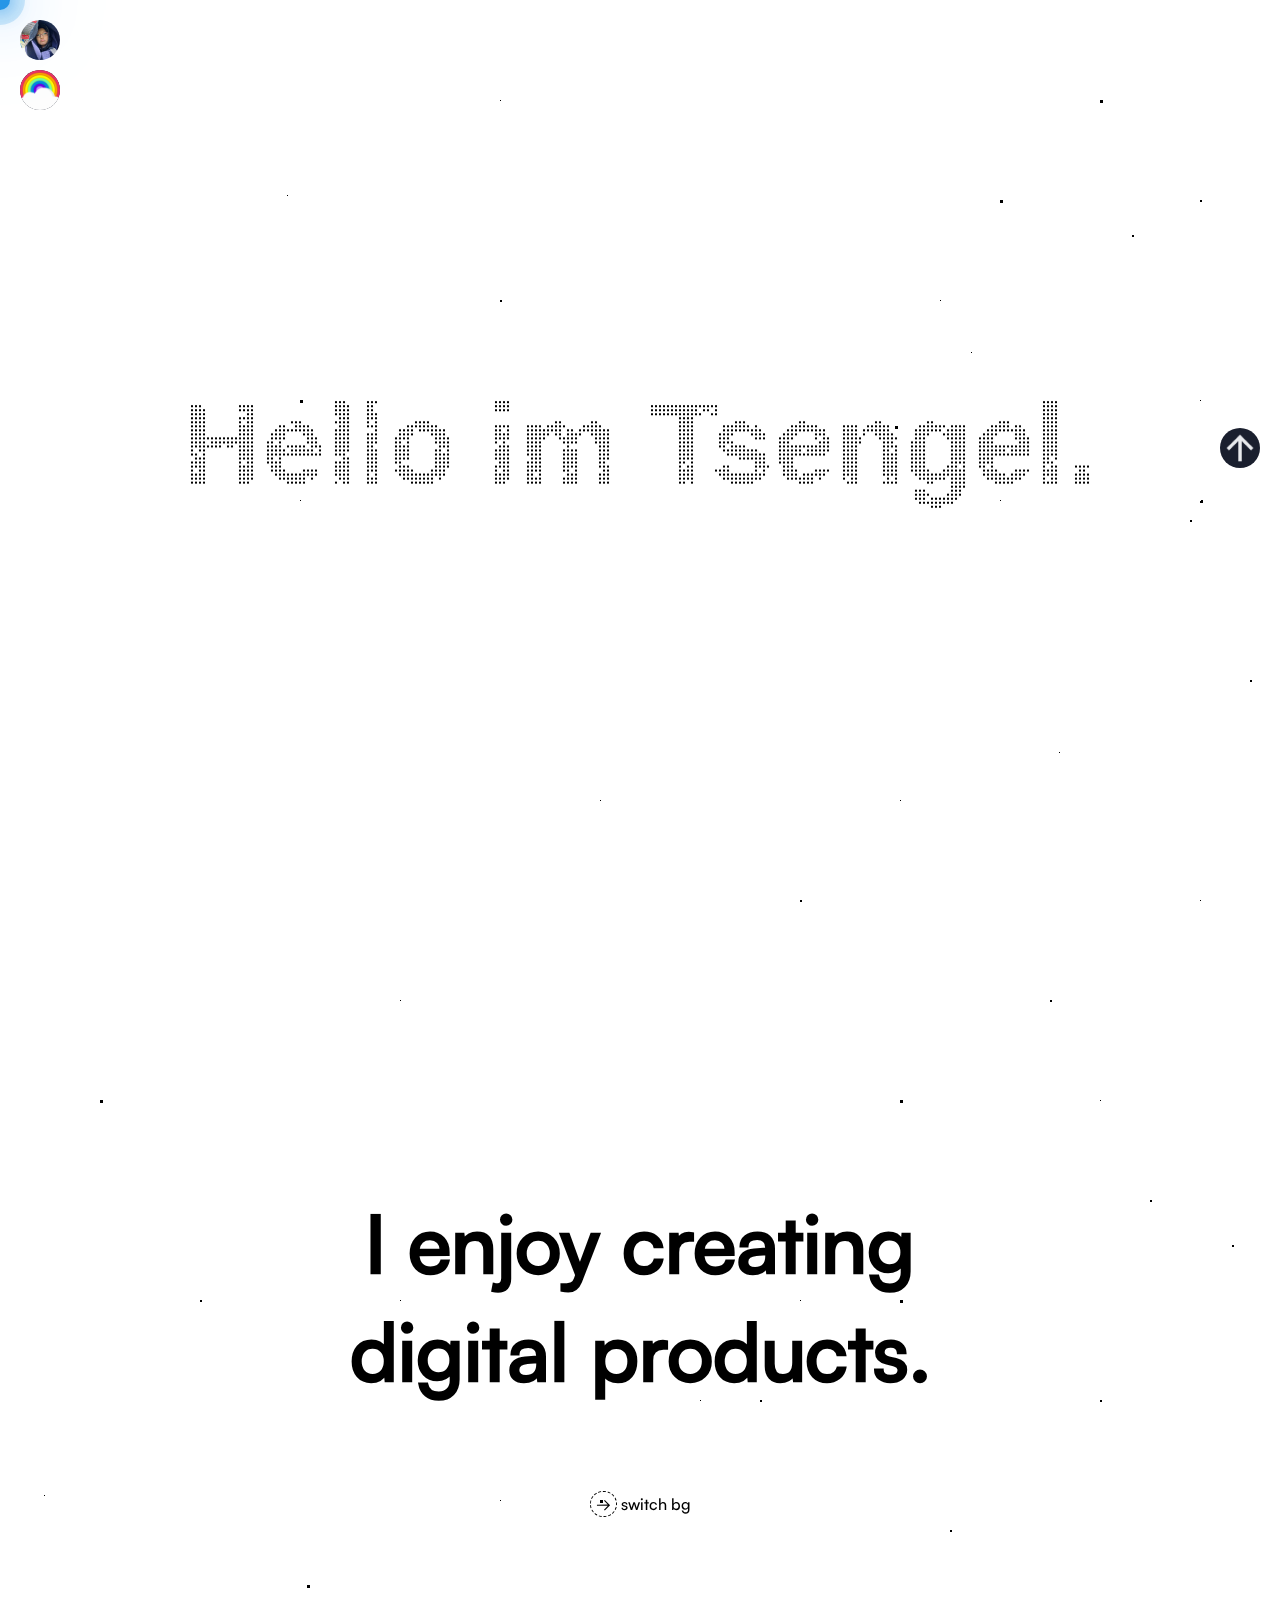
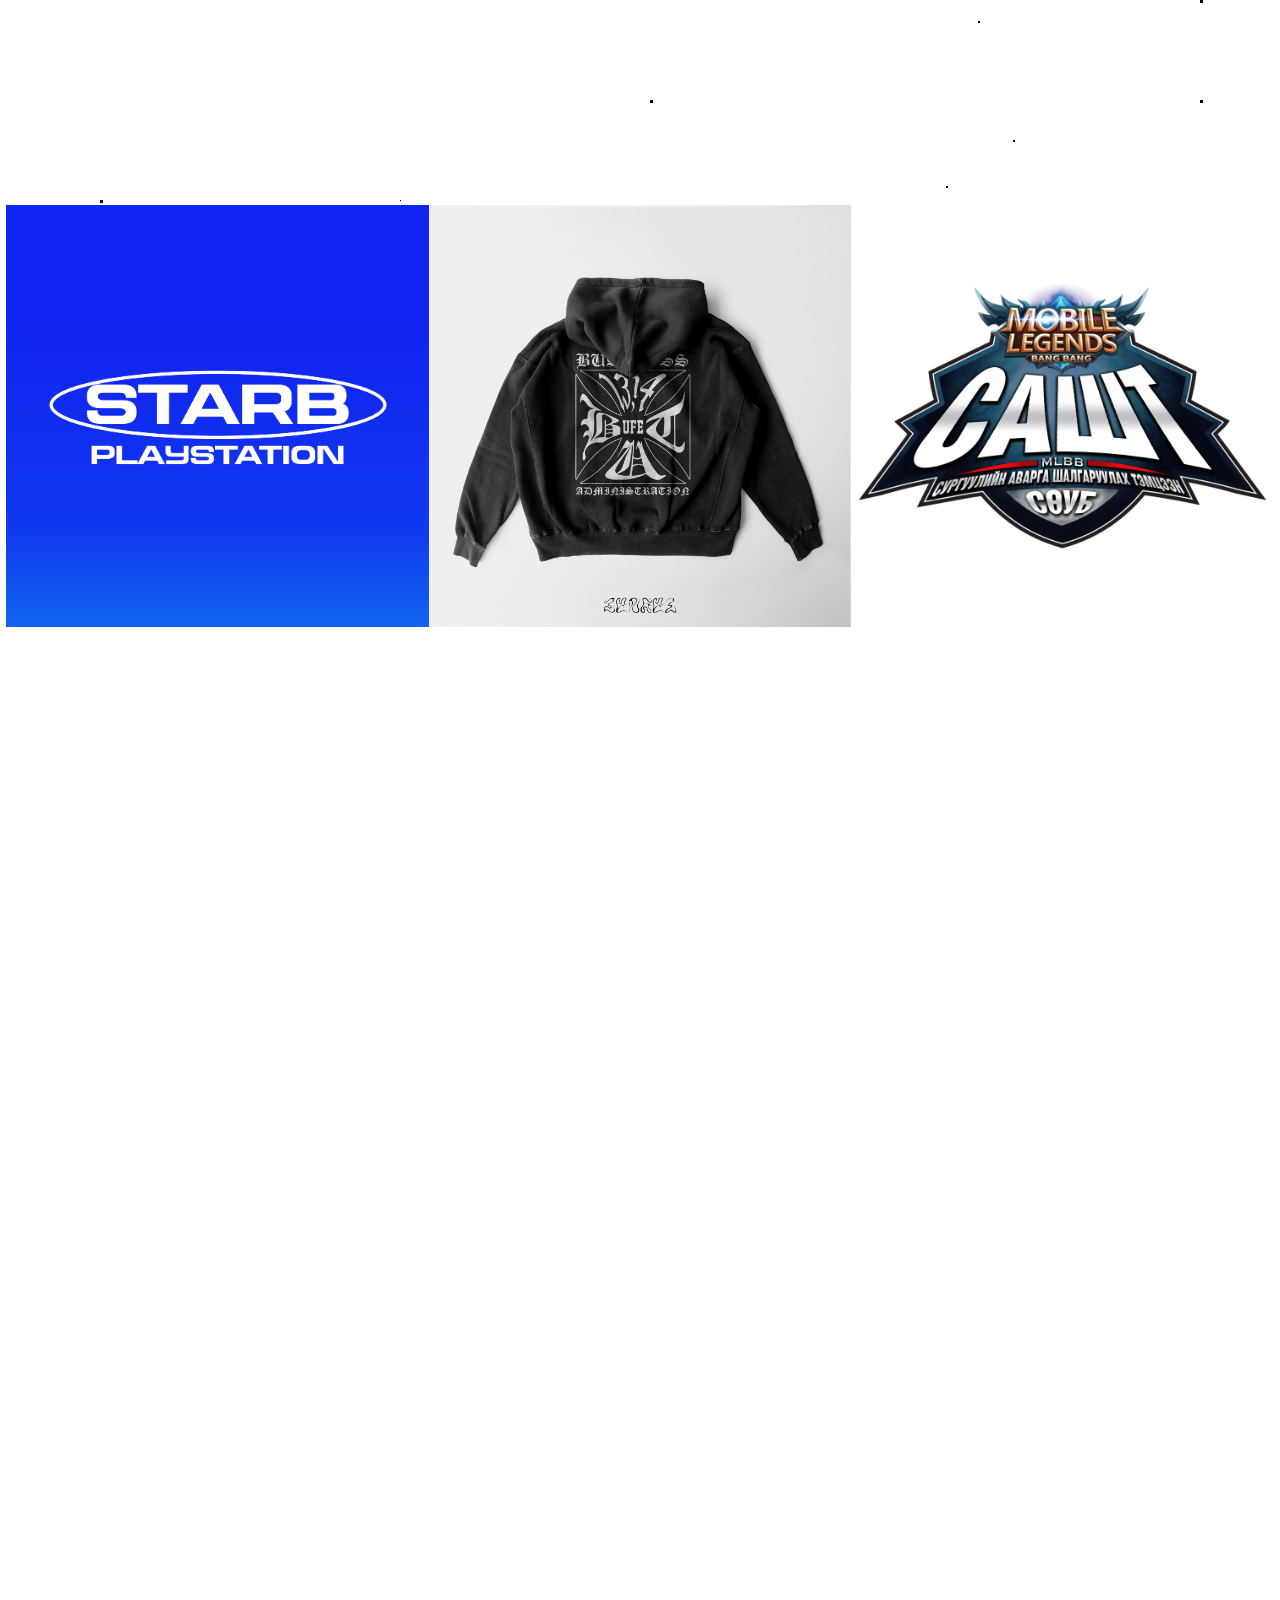
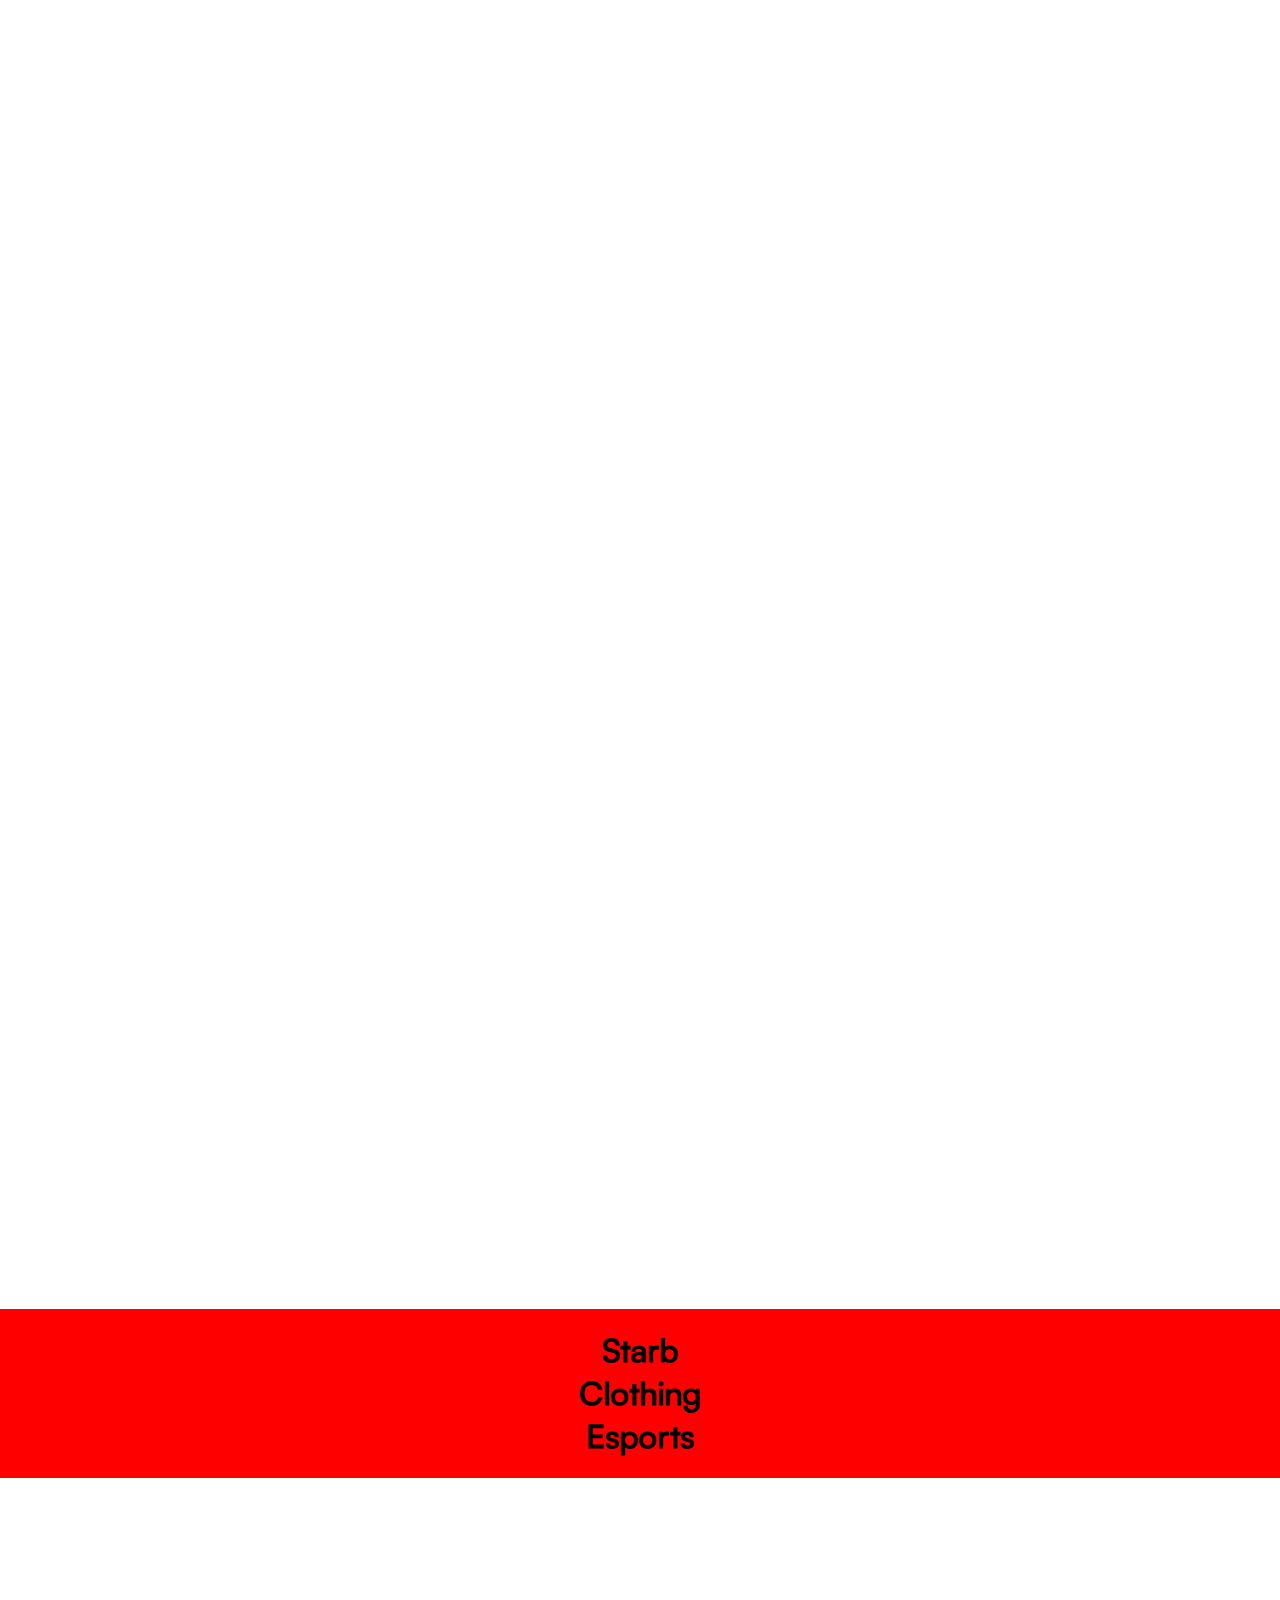
==== index.html @ e68e2fad "update" ====
<!DOCTYPE html>
<html lang="en">
<head>
    <meta charset="UTF-8">
    <meta name="viewport" content="width=device-width, initial-scale=1.0">
    <title>Zengel</title>
    <link rel="stylesheet" href="styles.css">
</head>
<body>
    <div>
        <canvas></canvas>
    </div>
    <div class="cursor-delayed"></div>
<div class="cursor-pointer"></div>
    <script src="index.js">
    </script>
        <header>
            <div class="pfp">
                <img src="images/D8CD6392-ABCD-40CB-8108-F2CE711859E3.JPG">
            </div>
            <div class="rainbow">
                <img src="images/rainbow.png" alt="">
                <div class="hover-text">:D</div>
                <div class="hover-subtext-1">
                    Instagram: <a href="https://www.instagram.com/zengxwxel" target="_blank">@zengxwxel</a>
                  </div>
                  <div class="hover-subtext-2">
                    Facebook: <a href="https://www.facebook.com/zengel.12" target="_blank">Zengel</a>
                  </div>                  
            </div>
            <div class="scrollup">
                <img src="images/arrow_upward_24dp_E8EAED_FILL0_wght400_GRAD0_opsz24.png" alt="">
            </div>
        </header>
    <section class='wrapper'>
        <div class='hero'>
        </div>
        <div class='content'>
          <h1 class='h1--scalingSize' data-text='I hate blackmans'>I enjoy creating<br>digital products.</h1>
          <input type='checkbox' id='switch'>
          <label for='switch'><span><span class='icon'>→</span> switch bg</span></label>
        </div>
      </section>
      <main>
        <div class="s1">
            <img src="images/Starblogo pfp.png" class="starb">
            <div class="text">Text for Image 1</div>
        </div>
        <div class="s2">
            <img src="images/Back → Ultra Heavy Hoody By Studio Innate™.jpg" class="hoodie">
            <div class="text">Text for Image 2</div>
        </div>
        <div class="s3">
            <img src="images/msc.png" class="msc">
            <div class="text">Text for Image 3</div>
        </div>
    </main>
    
    <div class="titles">
        <h1>Starb</h1>
        <h1>Clothing</h1>
        <h1>Esports</h1>
    </div>
    
    
    
    
    
    
    
    
    
    <footer></footer>
    <!-- Star elements -->
  <div id="stars"></div>
  <div id="stars2"></div>
  <div id="stars3"></div>
</body>
</html>
---- styles.css ----
*{
    margin: 0;
    padding: 0;
    cursor: none;
}

@font-face {
  font-family: "MyCustomFont";
  src: url("./fonts/Satoshi-Medium.woff2") format("woff2"),
       url("./fonts/Satoshi-Medium.woff") format("woff"),
       url("./fonts/Satoshi-Medium.otf") format("opentype");
  font-weight: normal;
  font-style: normal;
}




a, button, input, textarea, select {
    cursor: none !important; /* Disable default cursor for interactive elements */
}
html{
    scroll-behavior: smooth;
}

html, body {
    margin: 0;
    padding: 0;
    width: 100%; /* Ensure the body and html are 100% width */
    overflow-x: hidden; /* Prevent horizontal scrolling */
    box-sizing: border-box; /* Include padding and borders in width calculation */
}

/* Ensure no extra margin or padding on the body */
body {
    background: #01060B;
    height: 500em;
    width: 100%; /* Set to 100% width */
    flex-direction: column;
    justify-content: space-between;
    place-content: center;
    background: var(--bg);
    display: flex;
    justify-content: center;  /* Centers horizontally */
    align-items: center; 
}

/* Small pointer cursor */
.cursor-pointer {
    z-index: 1000;
    position: fixed;
    background: #ffffff; /* White for better visibility */
    width: 15px;
    height: 15px;
    border-radius: 50%;
    pointer-events: none;
    transform: translate(-50%, -50%);
    mix-blend-mode: difference;
}

/* Larger delayed cursor */
.cursor-delayed {
    z-index: 999;
    position: fixed;
    background: #2696E8;
    width: 20px;
    height: 20px;
    border-radius: 50%;
    pointer-events: none;
    box-shadow: 0 0 20px #2696E8,
                0 0 60px #2696E8,
                0 0 100px #2696E8;
    animation: colors 5s infinite;
    transform: translate(-50%, -50%);
    transition: top 0.1s ease, left 0.1s ease; /* Smooth movement */
}

/* Glow animation for delayed cursor */
@keyframes colors {
    0% {
        filter: hue-rotate(0deg);
    }
    100% {
        filter: hue-rotate(360deg);
    }
}
  
  .cursor-delayed:before{
    content: '';
    position: absolute;
    background: #2696E8;
    width: 50px;
    height: 50px;
    opacity: 0.2;
    transform: translate(-30%, -30%);
    border-radius: 50%;
  }

footer{
    height: 200em;
    width: 100%;
}









/*houdini*/

  :root {
    font-family: "MyCustomFont";
  
    --stripe-color: #fff;
    --bg: var(--stripe-color);
    --maincolor: var(--bg);
  }

  
  /*custom*/
  
  .wrapper {
    width: 100%;
    height: auto;
    position: relative;
  }
  
  .hero {
    width: 100%;
    height: 100%;
    min-height: 100vh;
    position: relative;
    display: flex;
    place-content: center;
    place-items: center;
    background-size: 300%, 200%;
    background-position: 50% 50%, 50% 50%; 
  }
  
  
  :has(:checked) {
    --stripe-color: #000;
  }
  :has(:checked) .hero,
  :has(:checked) .hero::after {
    filter: blur(10px) opacity(50%) saturate(200%);
  }
  
  .content {
    position: absolute;
    inset: 0;
    width: 100%;
    height: 100%;
    display: flex;
    place-content: center;
    place-items: center;
    flex-flow: column;
    gap: 4.5%;
    text-align: center;
    mix-blend-mode: difference;
    -webbkit-mix-blend-mode: difference;
    filter: invert(1);
  }
  
  .h1--scalingSize {
    font-size: calc(1rem - -5vw);
    position: relative;
  }
  
  #switch {
    appearance: none;
    -webkit-appearance: none;
    opacity: 0;
  }
  
  [for="switch"] {
    transition: 0.15s linear(0 0%, 0.16 16.85%, 0.32 31.73%, 1 100%);
    will-change: transform, font-weight;
    padding: 0.5rem;
  }
  
  [for="switch"]:where(:hover, :active, :focus-within) {
    /*transform: scale(1.2);
    font-weight: 900;*/
    transition: 0.3s ease;
    animation: animSwitch 0.2s alternate;
    & .icon {
      animation-play-state: paused;
    }
  }
  
  @keyframes animSwitch {
    50% {
      transform: scale(1.2);
      font-weight: 900;
    }
  }
  
  /*icon houdini*/
  .icon {
    width: 1lh;
    height: 1lh;
    aspect-ratio: 1/1;
    padding: 0.15em 0.30rem;
    border-radius: calc(1px / 0);
    border: 1px dashed;
    --blink-opacity: 1;
    animation: blink-animation 2s ease-in-out infinite running;
  }
  
 
  





  
#stars, #stars2, #stars3 {
    mix-blend-mode: difference;
    position: absolute;
    top: 0;
    left: 0;
    z-index: -1; /* Stars are at the back */
  }
  
  #stars {
    width: 1px;
    height: 1px;
    background: transparent;
    box-shadow: 
      1343px 293px #FFF, 1437px 1331px #FFF, 1059px 752px #FFF, 44px 1495px #FFF, 
      1979px 1230px #FFF, 971px 352px #FFF, 287px 195px #FFF, 1382px 2016px #FFF, 
      1795px 971px #FFF, 263px 1866px #FFF, 1340px 2355px #FFF, 940px 300px #FFF,
      1500px 1200px #FFF, 500px 1500px #FFF, 300px 500px #FFF, 1900px 100px #FFF,
      2000px 1200px #FFF, 600px 800px #FFF, 400px 1800px #FFF, 1800px 1000px #FFF,
      1000px 500px #FFF, 1100px 1100px #FFF, 400px 1300px #FFF, 1200px 400px #FFF,
      500px 100px #FFF, 800px 1300px #FFF, 700px 1400px #FFF, 400px 1000px #FFF,
      1600px 1200px #FFF, 1300px 200px #FFF, 1200px 500px #FFF, 1450px 1100px #FFF,
      900px 800px #FFF, 2200px 1300px #FFF, 1900px 1700px #FFF, 1200px 900px #FFF;
    animation: animStar 50s linear infinite;
  }
  
  #stars2 {
    width: 2px;
    height: 2px;
    background: transparent;
    box-shadow: 
      1132px 235px #FFF, 978px 1621px #FFF, 1794px 352px #FFF, 946px 1786px #FFF, 
      1050px 1000px #FFF, 1232px 1245px #FFF, 1332px 500px #FFF, 1874px 400px #FFF,
      1013px 1740px #FFF, 1190px 520px #FFF, 950px 1530px #FFF, 1680px 320px #FFF,
      1150px 1200px #FFF, 1700px 550px #FFF, 1250px 680px #FFF, 760px 1400px #FFF,
      500px 300px #FFF, 1800px 1700px #FFF, 1300px 1100px #FFF, 1200px 200px #FFF,
      1350px 800px #FFF, 650px 1900px #FFF, 1100px 1400px #FFF, 1500px 200px #FFF,
      200px 1300px #FFF, 1900px 1000px #FFF, 800px 900px #FFF, 1700px 600px #FFF;
    animation: animStar 100s linear infinite;
  }
  
  #stars3 {
    width: 3px;
    height: 3px;
    background: transparent;
    box-shadow: 
      1997px 1312px #FFF, 895px 426px #FFF, 1695px 578px #FFF, 307px 1585px #FFF, 
      2560px 1800px #FFF, 1730px 1210px #FFF, 1450px 600px #FFF, 1300px 750px #FFF,
      1700px 2100px #FFF, 650px 1700px #FFF, 900px 1300px #FFF, 1450px 1500px #FFF,
      1200px 1700px #FFF, 1000px 200px #FFF, 1800px 1200px #FFF, 1200px 500px #FFF,
      100px 1100px #FFF, 600px 1500px #FFF, 1450px 1400px #FFF, 1200px 1600px #FFF,
      1700px 300px #FFF, 1100px 100px #FFF, 1600px 1300px #FFF, 1400px 1800px #FFF,
      2100px 100px #FFF, 100px 1800px #FFF, 300px 400px #FFF, 900px 1100px #FFF;
    animation: animStar 150s linear infinite;
  }
  
  /* Animations for seamless scrolling effect */
  @keyframes animStar {
    from {
      transform: translateY(2000px); /* Start from the bottom of the page */
    }
    to {
      transform: translateY(-2000px); /* Move upwards */
    }
  }
  
  #title {
    position: absolute;
    top: 50%;
    left: 0;
    right: 0;
    color: #FFF;
    text-align: center;
    font-family: 'Lato', sans-serif;
    font-weight: 300;
    font-size: 50px;
    letter-spacing: 10px;
    margin-top: -60px;
    padding-left: 10px;
    z-index: 1; /* Title stays in front */
  }
  
  #title span {
    background: -webkit-linear-gradient(white, #38495a);
    -webkit-background-clip: text;
    -webkit-text-fill-color: transparent;
  }
  



  header{
    height: 80px;
    width: 100%;
    background: rgba(245, 245, 245, 0);
    position: fixed;
    top: 0;
    z-index: 99;
     font-family: "MyCustomFont";
}


  header .pfp {
    border-radius: 50%; /* Circular by default */
    height: 40px;
    width: 40px;
    background: gray;
    position: relative;
    left: 20px;
    top: 20px;
    overflow: hidden;
    transition: border-radius 0.5s ease, height 0.5s ease, width 0.5s ease, border 0.5s ease;/* Smooth transition */
  }
  
  header .pfp:hover {
    border-radius: 30px; /* Soft edges when hovered */
    height: 200px; /* 50% larger than the original height */
    width: 200px; /* 50% larger than the original width */
    border: solid rgb(100, 175, 254) 3px;
  }
  
  header .pfp img {
    image-rendering: smooth; /* Default for high-quality rendering */
    width: 100%;
    height: 100%;
    object-fit: cover; /* Ensures the image stays properly cropped */
    transition: transform 2s ease; /* Optional: smooth zoom-in effect */
  }
  
  header .pfp:hover img {
    transform: scale(1.4); /* Optional: slightly zooms in the image on hover */
  }



  header .rainbow {
    border-radius: 50%; /* Circular by default */
    height: 40px;
    width: 40px;
    background: rgb(26, 31, 46);
    position: relative;
    left: 20px;
    top: 30px;
    overflow: hidden; /* Ensures the image stays within bounds */
    transition: border-radius 0.5s ease, height 0.5s ease, width 0.5s ease, border 0.5s ease; /* Smooth transition */
  }
  
  header .rainbow:hover {
    border-radius: 30px; /* Soft edges when hovered */
    height: 200px; /* 50% larger than the original height */
    width: 200px; /* 50% larger than the original width */
    border: solid rgb(203, 125, 255) 3px;
  }
  
  header .rainbow img {
    transform: scale(1.3); /* Scales the image initially */
    image-rendering: smooth; /* Ensures smooth rendering */
    width: 100%;
    height: 100%;
    object-fit: cover; /* Maintains proper aspect ratio while covering */
    transition: transform 1s ease, opacity 2s ease; /* Smooth zoom and fade effect */
  }
  
  header .rainbow:hover img {
    transform: scale(1.8); /* Enlarges the image on hover */
    opacity: 0; /* Hides the image for text visibility */
  }
  
  header .rainbow .hover-text {
    position: absolute;
    top: 20%; /* Adjust for main text */
    left: 50%; /* Center horizontally */
    transform: translate(-50%, -50%); /* Center align */
    color: white; /* Text color */
    font-size: 18px; /* Adjust as needed */
    font-weight: bold; /* Make it stand out */
    opacity: 0; /* Hidden by default */
    transition: opacity 0.5s ease; /* Smooth fade-in effect */
    text-align: center;
  }
  
  header .rainbow .hover-subtext-1 {
    position: absolute;
    top: 45%; /* Adjust for first subtext */
    left: 50%; /* Center horizontally */
    transform: translate(-50%, -50%); /* Center align */
    color: white; /* Text color */
    font-size: 14px; /* Adjust size */
    font-weight: normal; /* Subtle styling */
    opacity: 0; /* Hidden by default */
    transition: opacity 0.5s ease; /* Smooth fade-in effect */
    text-align: start;
    text-decoration: none;
  }
  
  header .rainbow .hover-subtext-2 {
    position: absolute;
    top: 70%; /* Adjust for second subtext */
    left: 50%; /* Center horizontally */
    transform: translate(-50%, -50%); /* Center align */
    color: white; /* Text color */
    font-size: 14px; /* Adjust size */
    font-weight: normal; /* Subtle styling */
    opacity: 0; /* Hidden by default */
    transition: opacity 0.5s ease; /* Smooth fade-in effect */
    text-align: start;
    text-decoration: none;
  }

  header .rainbow a {
    text-decoration: none; /* Removes underline */
    color: white; /* Changes the text color to white */
  }
  
  header .rainbow a:hover {
    color: #a4bdff; /* Optional: Change color when the link is hovered */
  }
  
  header .rainbow:hover .hover-text,
  header .rainbow:hover .hover-subtext-1,
  header .rainbow:hover .hover-subtext-2 {
    opacity: 1; /* Show text on hover */
  }


  



  header .scrollup {
    border-radius: 50%; /* Circular by default */
    height: 40px;
    width: 40px;
    background: rgb(26, 31, 46);
    position: absolute;
    right: 20px;
    top: 47.5vh;
    overflow: hidden; /* Ensures the image stays within bounds */
    transition: border-radius 0.5s ease, height 0.5s ease, width 0.5s ease, border 0.5s ease; /* Smooth transition */
  }
  
  header .scrollup:hover {
    border-radius: 50%; /* Soft edges when hovered */
    height: 50px; /* 50% larger than the original height */
    width: 50px; /* 50% larger than the original width */
    border: solid rgb(255, 255, 255) 3px;
  }
  
  header .scrollup img {
    image-rendering: smooth; /* Ensures smooth rendering */
    width: 100%;
    height: 100%;
    object-fit: cover; /* Maintains proper aspect ratio while covering */
    transition: transform 1s ease, opacity 2s ease; /* Smooth zoom and fade effect */
  }
  
  header .scrollup:hover img {
    opacity: 0; /* Hides the image for text visibility */
  }
  



main {
    display: flex;
    justify-content: center;
    width: 100%;
    height: 500em;
}


/* Individual image blocks */
.s1, .s2, .s3 {
  width: 33vw;    /* 33% of the viewport width */
  height: 33vw;   /* 33% of the viewport width to ensure it's a square */
  position: relative;
  overflow: hidden;
  margin-bottom: 0;  /* Remove any default margin or gap between items */
}

/* Image styling */
.starb, .hoodie, .msc {
  width: 100%;
  height: 100%;
  object-fit: cover;
  transition: transform 0.3s ease, opacity 0.3s ease;  /* Smooth zoom effect + opacity transition */
}

/* Subtle zoom effect on hover */
.starb:hover, .hoodie:hover, .msc:hover {
  transform: scale(1.05);  /* Slight zoom effect */
}

/* Styling for text below each image */
.text {
  margin-top: 10px;  /* Space between the image and the text */
  text-align: center;  /* Center the text horizontally */
  color: black;  /* Initial text color */
  font-size: 1.2em;  /* Font size */
}

/* Titles section */
.titles {
  background: red;
  padding: 20px;  /* Optional: Add some padding */
  text-align: center;  /* Center the text in the titles */
  width: 100%;  /* Make the titles section full width */
}



canvas {
  z-index: 1;
  position: relative;
  inset: 0;
  width: 100%;
  height: 100%;
  mix-blend-mode: difference;
}
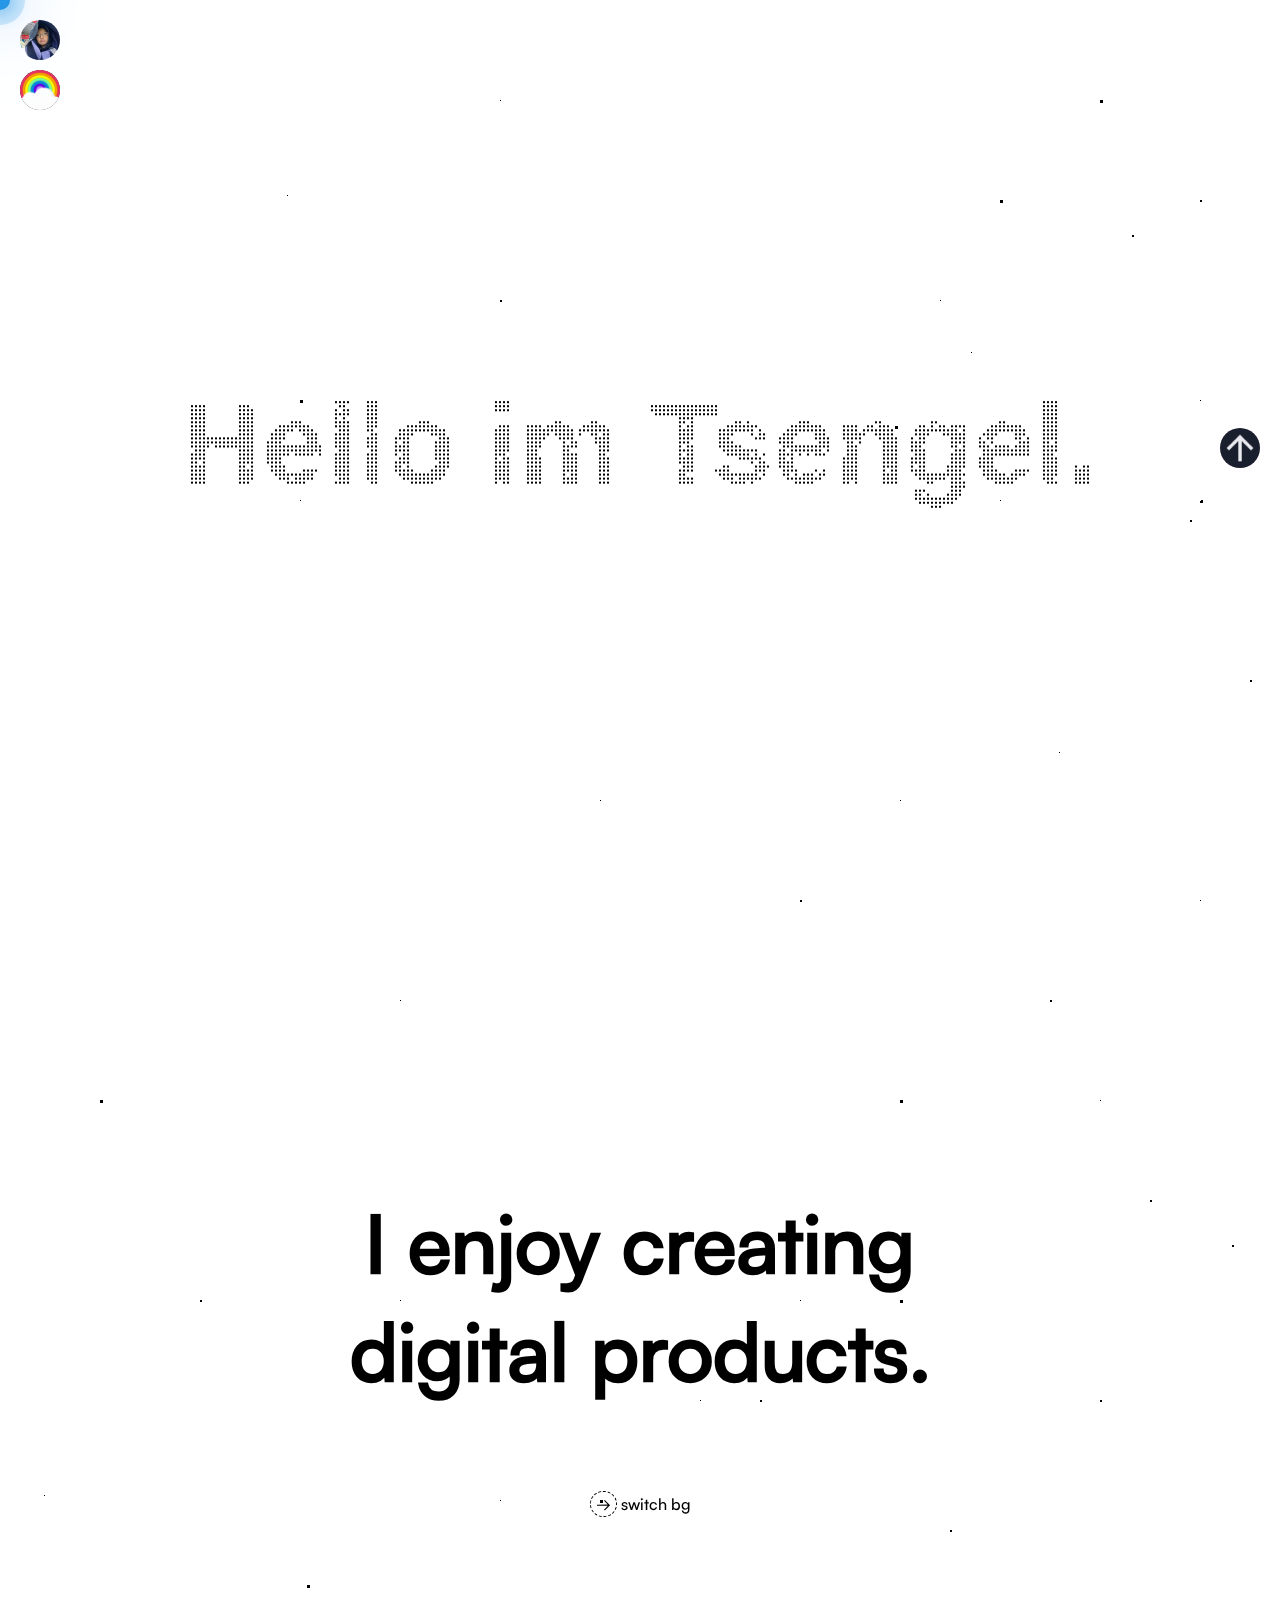
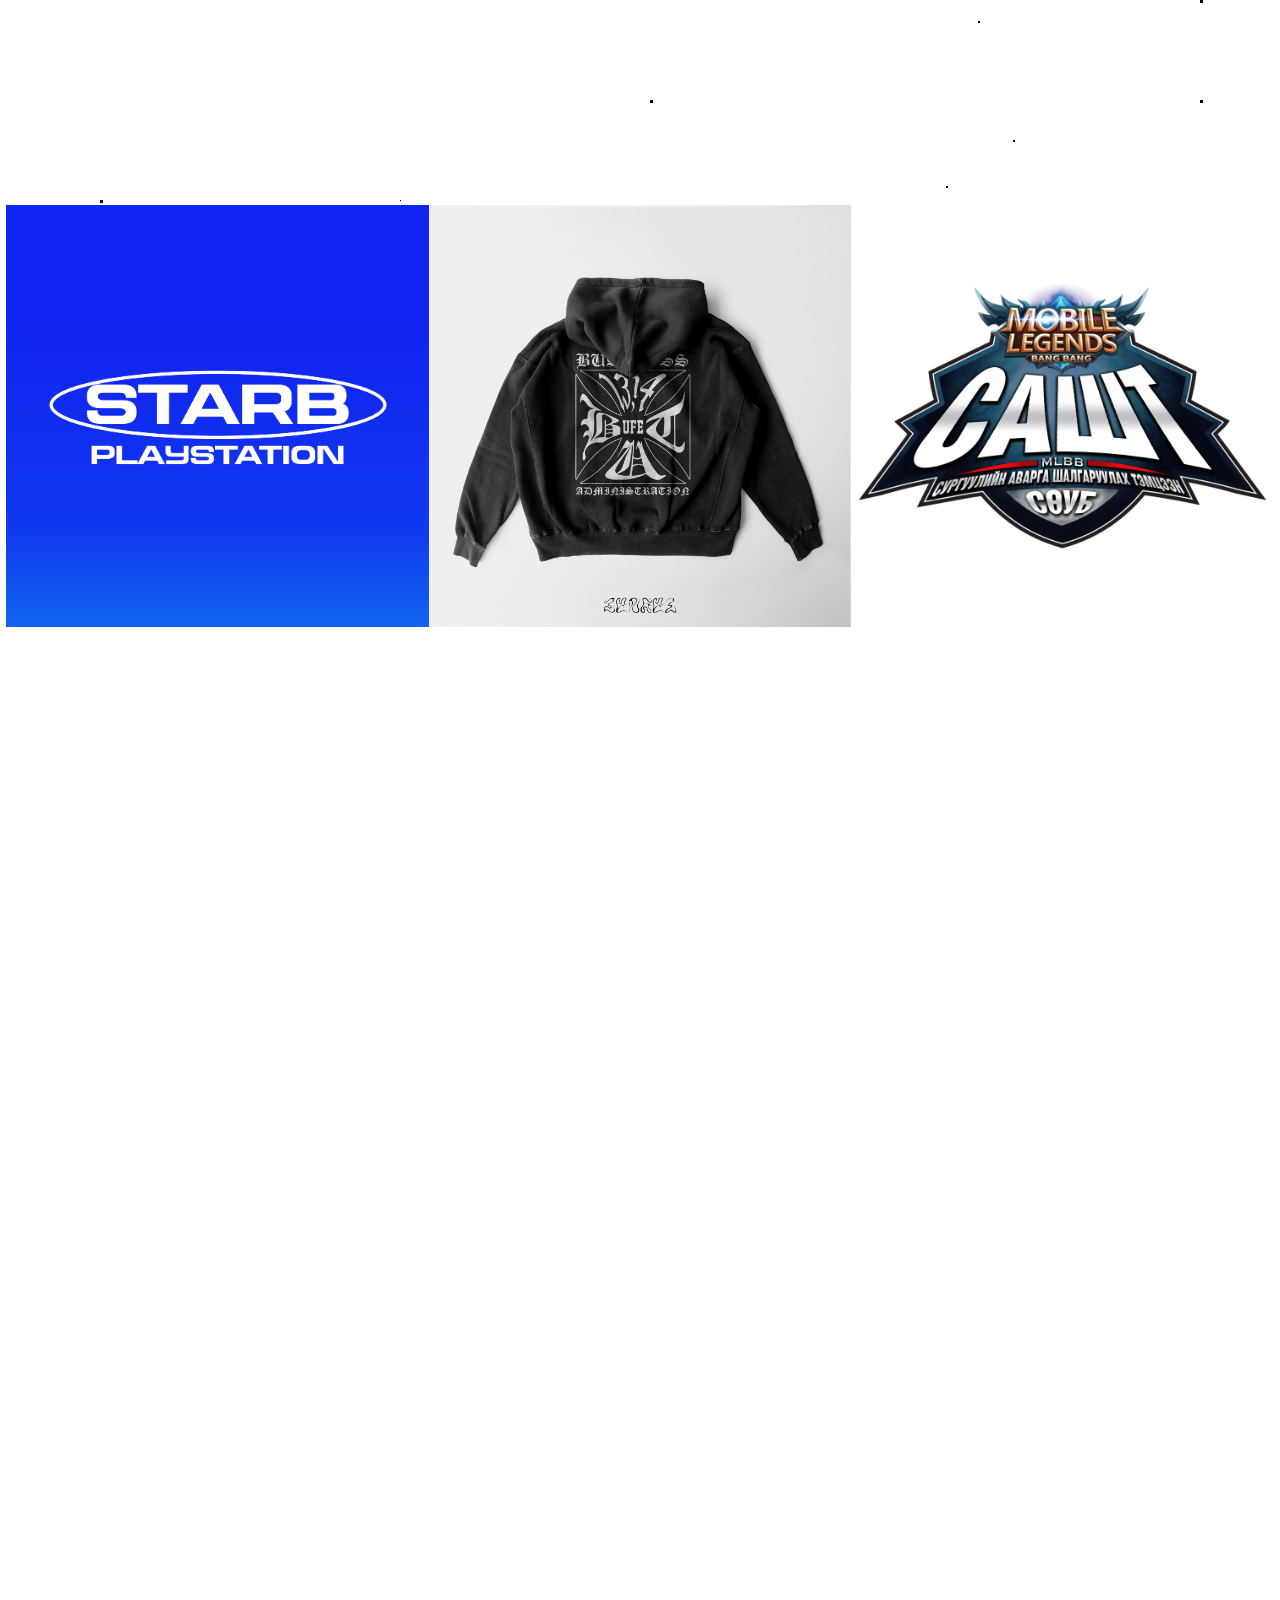
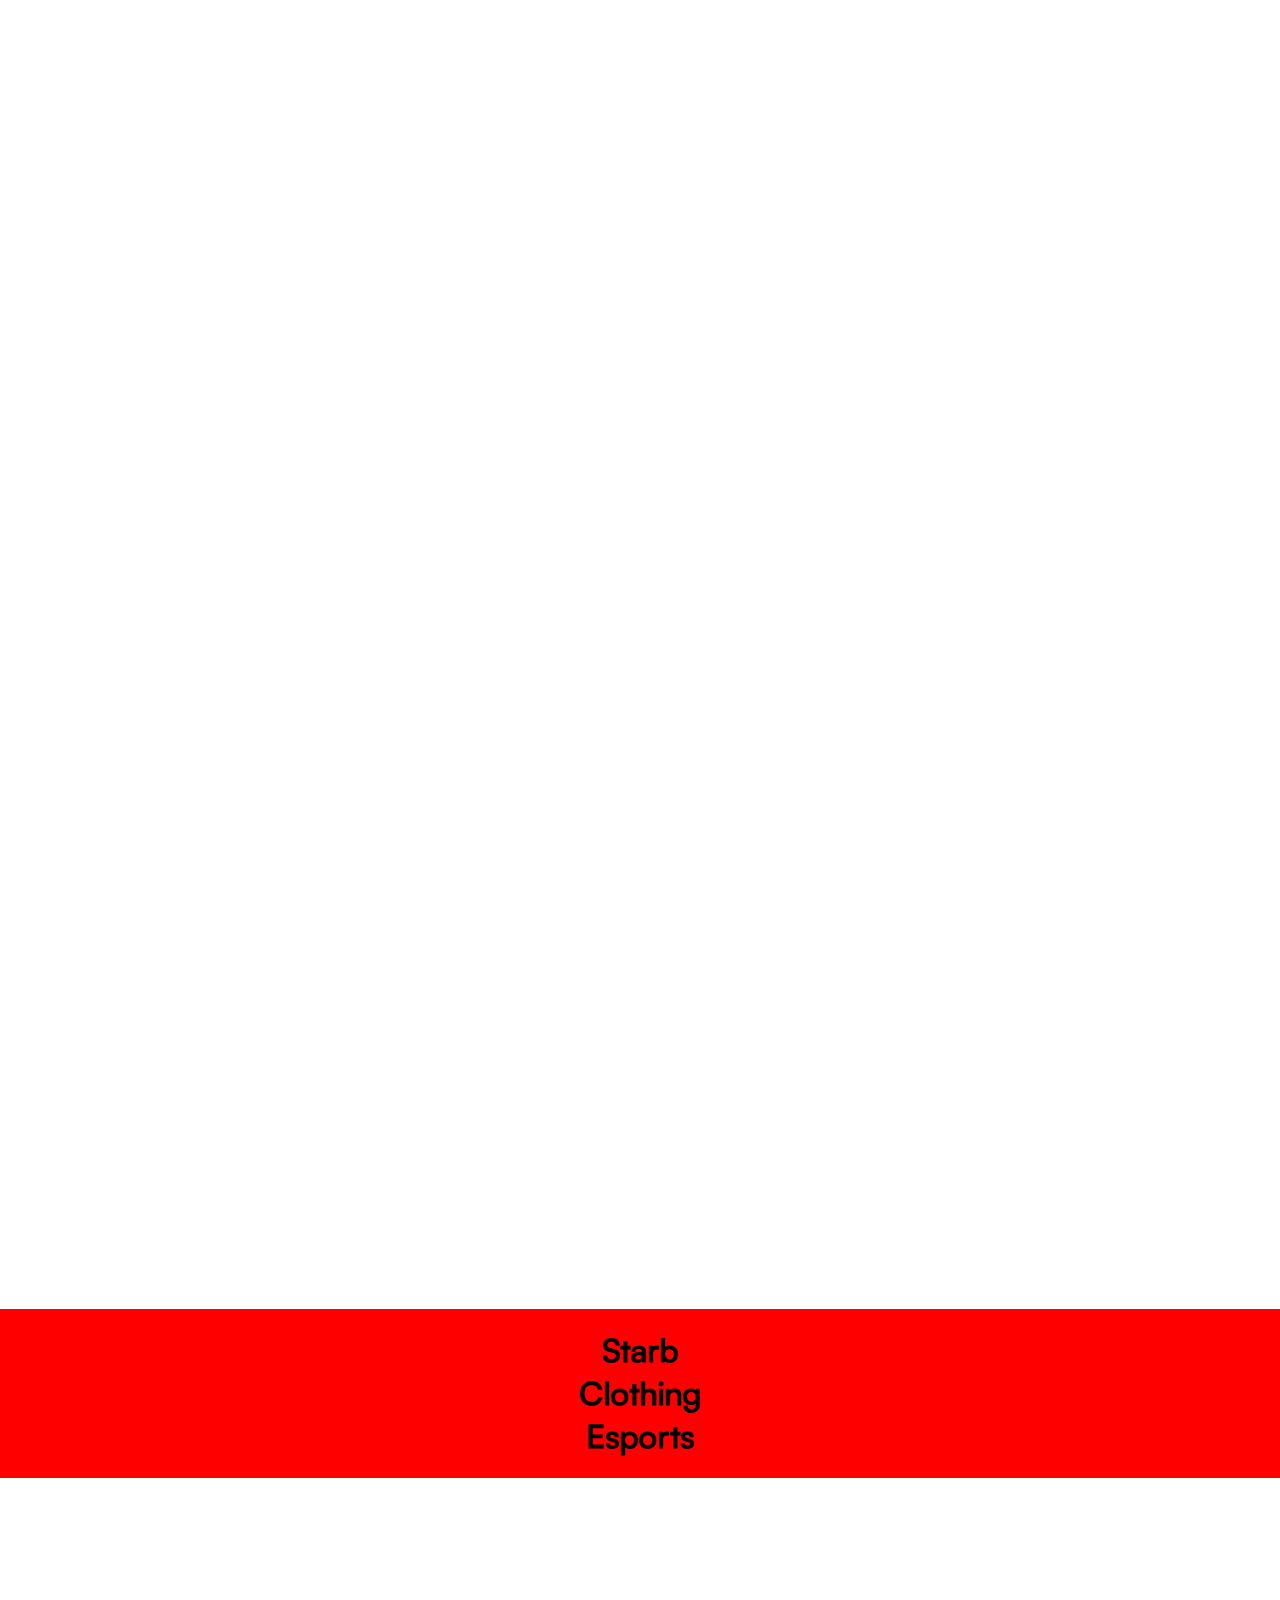
==== commit 4302922b: "update 12-4" ====
--- a/index.html
+++ b/index.html
@@ -1,6 +1,7 @@
 <!DOCTYPE html>
 <html lang="en">
 <head>
+    <meta property="og:image" content="URL_of_image" />
     <meta charset="UTF-8">
     <meta name="viewport" content="width=device-width, initial-scale=1.0">
     <title>Zengel</title>
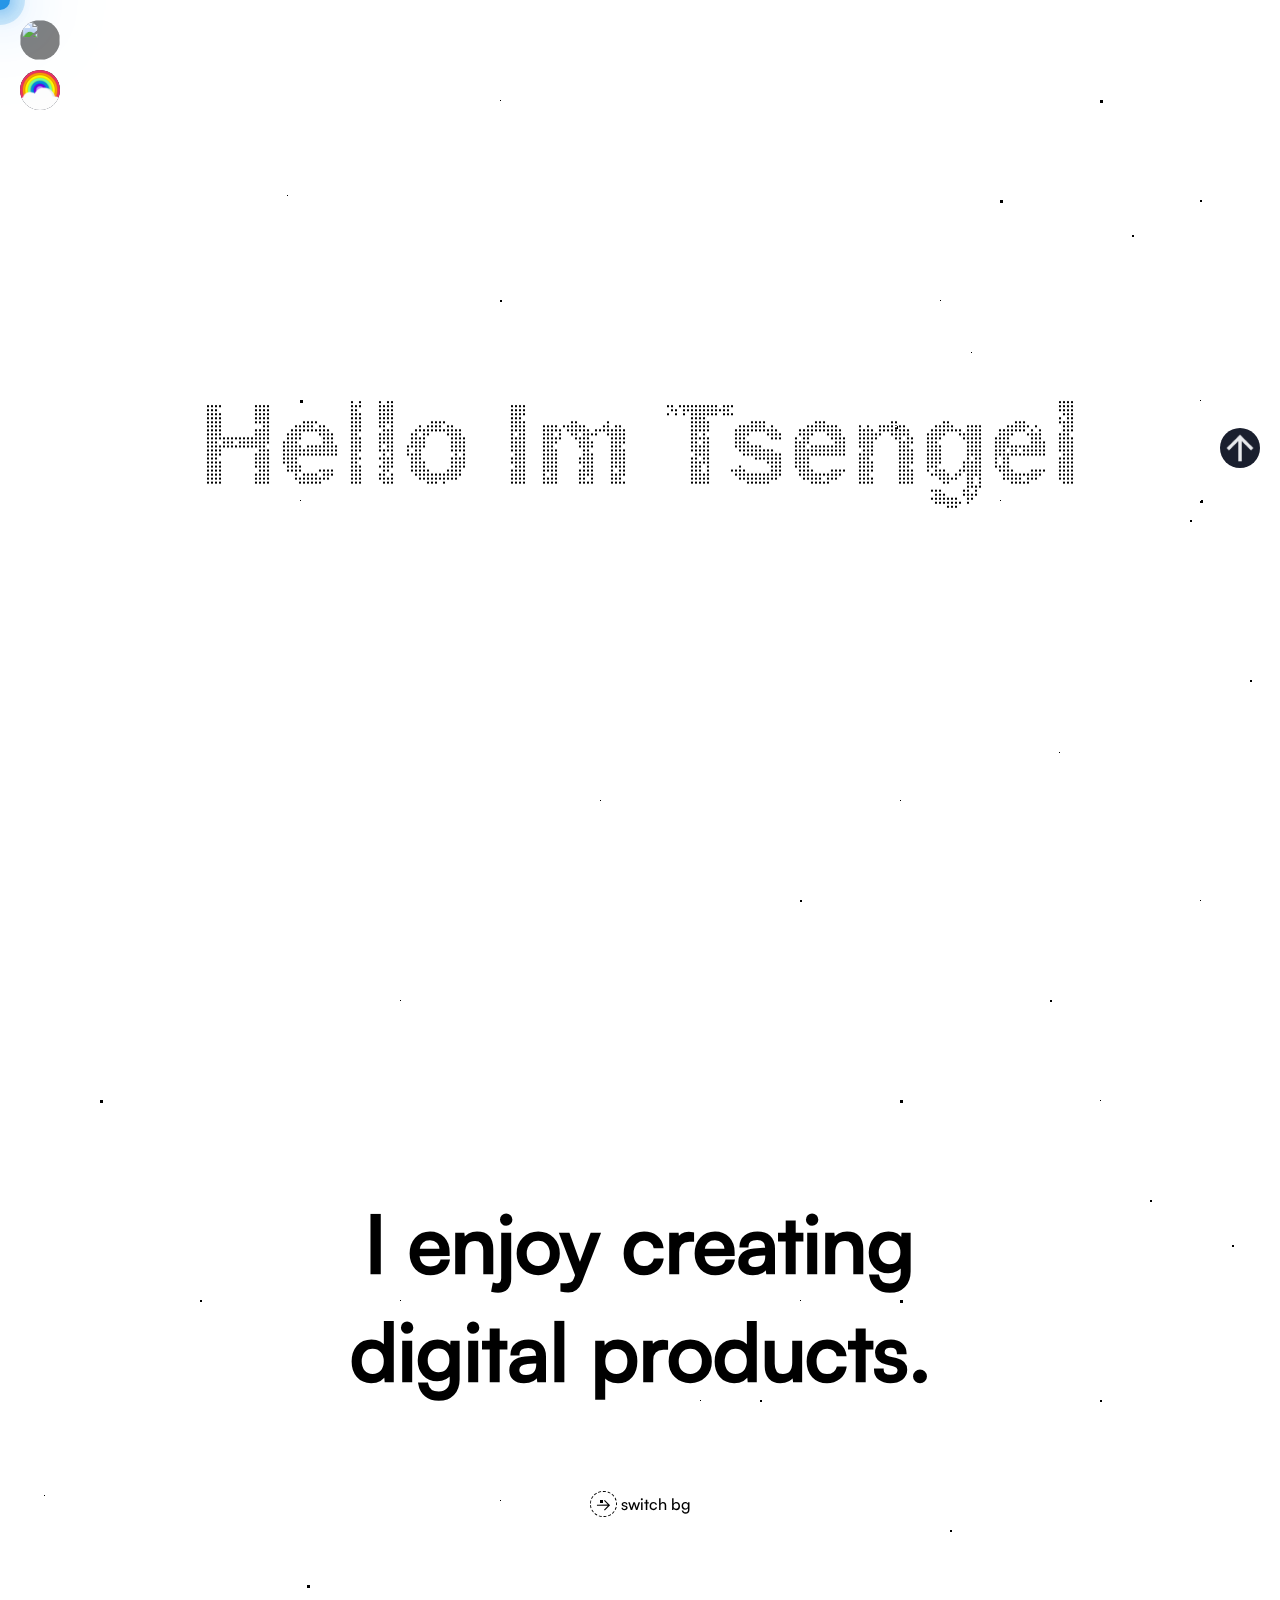
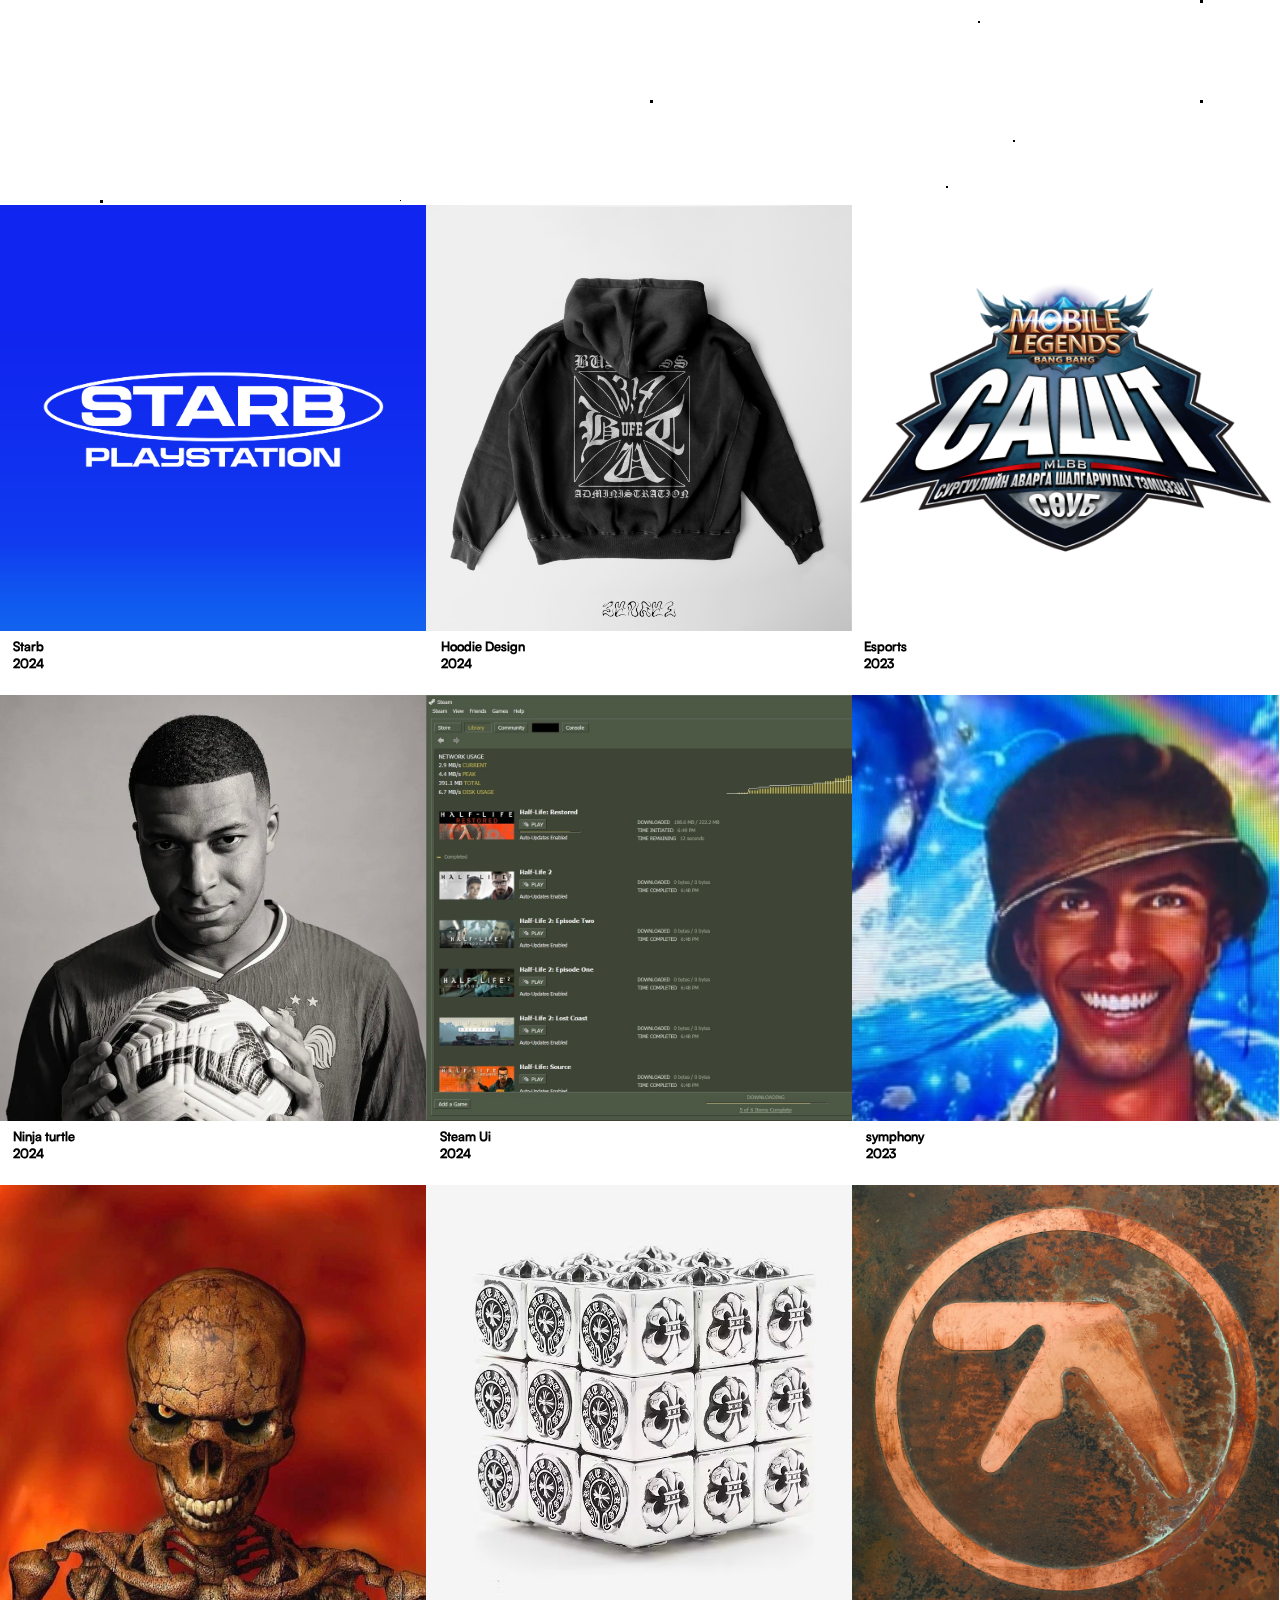
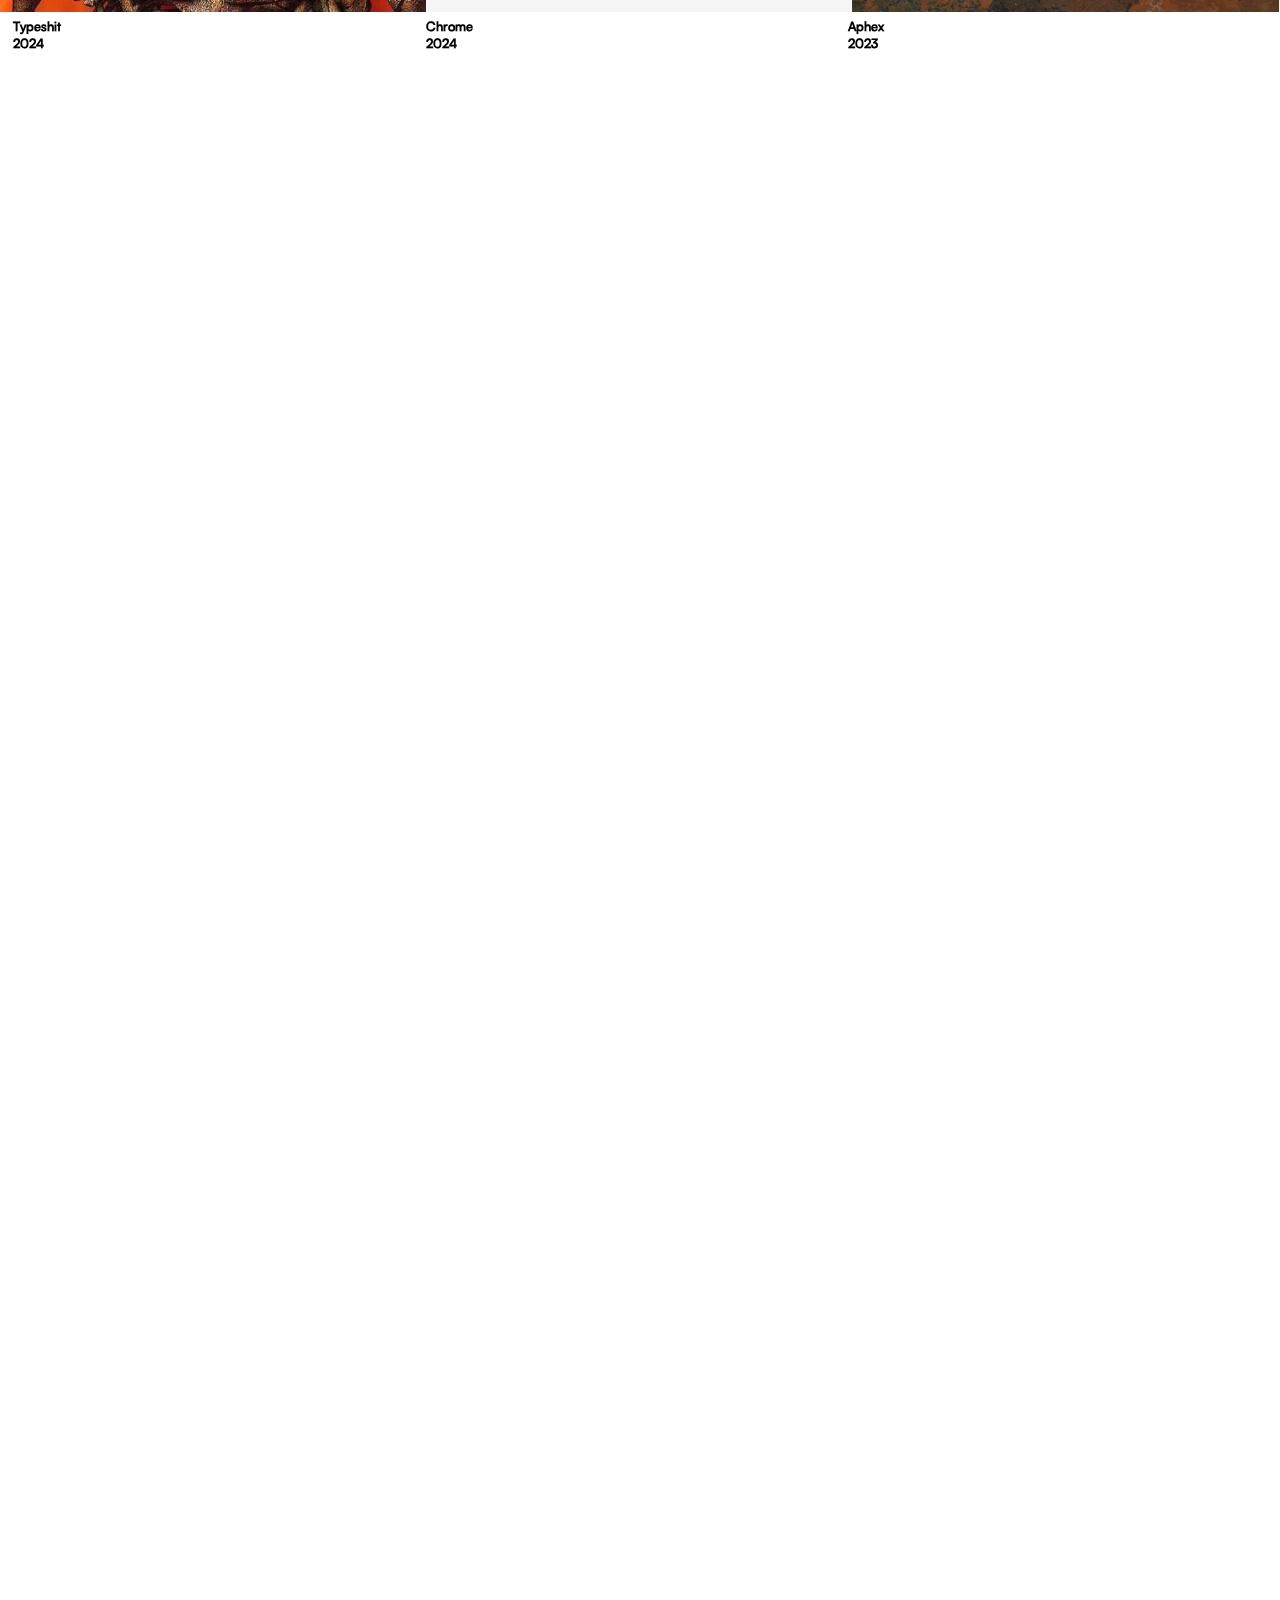
==== commit 2c3bb0fa: "update" ====
--- a/index.html
+++ b/index.html
@@ -17,7 +17,7 @@
     </script>
         <header>
             <div class="pfp">
-                <img src="images/D8CD6392-ABCD-40CB-8108-F2CE711859E3.JPG">
+                <img src="images/IMG_7064.png">
             </div>
             <div class="rainbow">
                 <img src="images/rainbow.png" alt="">
@@ -30,8 +30,8 @@
                   </div>                  
             </div>
             <div class="scrollup">
-                <img src="images/arrow_upward_24dp_E8EAED_FILL0_wght400_GRAD0_opsz24.png" alt="">
-            </div>
+                <img src="images/arrow_upward_24dp_E8EAED_FILL0_wght400_GRAD0_opsz24.png" alt="Scroll to top">
+            </div>            
         </header>
     <section class='wrapper'>
         <div class='hero'>
@@ -43,25 +43,55 @@
         </div>
       </section>
       <main>
-        <div class="s1">
-            <img src="images/Starblogo pfp.png" class="starb">
-            <div class="text">Text for Image 1</div>
+        <div class="pics">
+            <div class="s1">
+                <img src="images/Starblogo pfp.png" class="ps1">
+            </div>
+            <div class="s2">
+                <img src="images/Back → Ultra Heavy Hoody By Studio Innate™.jpg" class="ps2">
+            </div>
+            <div class="s3">
+                <img src="images/msc.png" class="ps3">
+            </div>
         </div>
-        <div class="s2">
-            <img src="images/Back → Ultra Heavy Hoody By Studio Innate™.jpg" class="hoodie">
-            <div class="text">Text for Image 2</div>
+        <div class="textS1-S3">
+            <div class="text1"><h1>Starb</h1>
+                <h2>2024</h2></div>
+            <div class="text2"><h1>Hoodie Design</h1>
+                <h2>2024</h2></div>
+            <div class="text3"><h1>Esports</h1>
+                <h2>2023</h2></div>
         </div>
-        <div class="s3">
-            <img src="images/msc.png" class="msc">
-            <div class="text">Text for Image 3</div>
+        <div class="pics2">
+            <div class="s1"><img src="images/A62983A0-5885-4A1B-B758-93DD3CE52359_1_201_a.jpeg" alt="" class="ps1"></div>
+            <div class="s2"><img src="images/BDA923A6-5DA0-4FAA-8D2C-90C99DC3983E_1_201_a.jpeg" alt="" class="ps2"></div>
+            <div class="s3"><img src="images/648F0822-BAAB-426C-A761-1686E8B1E2B2_1_201_a.jpeg" alt="" class="ps3"></div>
+        </div>
+        <div class="text2S1-S3">
+            <div class="text1"><h1>Ninja turtle</h1>
+                <h2>2024</h2></div>
+            <div class="text2"><h1>Steam Ui</h1>
+                <h2>2024</h2></div>
+            <div class="text3"><h1>symphony</h1>
+                <h2>2023</h2>
+            </div>
+        </div>
+        <div class="pics3">
+            <div class="s1"><img src="images/178B05AF-7115-45EA-B740-48452B931C3A_1_201_a.jpeg" alt="" class="ps1"></div>
+            <div class="s2"><img src="images/D9B6D0F1-ECAB-4338-947D-CBA1D98BF2FC_1_201_a.jpeg" alt="" class="ps2"></div>
+            <div class="s3"><img src="images/FB1C6FE9-0D96-453E-8B6F-EC04324CF28B.jpeg" alt="" class="ps3"></div>
+        </div>
+        <div class="text3S1-S3">
+            <div class="text1"><h1>Typeshit</h1>
+                <h2>2024</h2></div>
+            <div class="text2"><h1>Chrome</h1>
+                <h2>2024</h2></div>
+            <div class="text3"><h1>Aphex</h1>
+                <h2>2023</h2>
+            </div>
         </div>
     </main>
-    
-    <div class="titles">
-        <h1>Starb</h1>
-        <h1>Clothing</h1>
-        <h1>Esports</h1>
-    </div>
+
     
     
     
@@ -70,8 +100,9 @@
     
     
     
-    
-    <footer></footer>
+    <footer>
+        i think its footer hha
+    </footer>
     <!-- Star elements -->
   <div id="stars"></div>
   <div id="stars2"></div>
--- a/styles.css
+++ b/styles.css
@@ -97,7 +97,8 @@
   }
 
 footer{
-    height: 200em;
+  background: yellow;
+    height: 10em;
     width: 100%;
 }
 
@@ -461,9 +462,10 @@
   
   header .scrollup:hover {
     border-radius: 50%; /* Soft edges when hovered */
-    height: 50px; /* 50% larger than the original height */
-    width: 50px; /* 50% larger than the original width */
-    border: solid rgb(255, 255, 255) 3px;
+    height: 40px; /* 50% larger than the original height */
+    width: 40px; /* 50% larger than the original width */
+    box-sizing: border-box;  /* Includes the border inside the width/height */
+    border: solid rgb(255, 255, 255) 3px;  /* Border inside the element */
   }
   
   header .scrollup img {
@@ -481,53 +483,163 @@
 
 
 
-main {
+  main {
     display: flex;
-    justify-content: center;
+    flex-direction: column;
+    justify-content: flex-start; /* Align items to the top */
     width: 100%;
     height: 500em;
-}
-
+    background-color: rgba(255, 0, 0, 0);
+}
+
+main .pics, .pics2, .pics3{
+  display: flex;
+}
 
 /* Individual image blocks */
 .s1, .s2, .s3 {
-  width: 33vw;    /* 33% of the viewport width */
-  height: 33vw;   /* 33% of the viewport width to ensure it's a square */
+  width: 33.3vw;    /* 33% of the viewport width */
+  height: 33.3vw;   /* 33% of the viewport width to ensure it's a square */
   position: relative;
   overflow: hidden;
   margin-bottom: 0;  /* Remove any default margin or gap between items */
 }
 
 /* Image styling */
-.starb, .hoodie, .msc {
+.ps1, .ps2, .ps3 {
   width: 100%;
   height: 100%;
   object-fit: cover;
   transition: transform 0.3s ease, opacity 0.3s ease;  /* Smooth zoom effect + opacity transition */
 }
 
+
 /* Subtle zoom effect on hover */
-.starb:hover, .hoodie:hover, .msc:hover {
+.ps1:hover, .ps2:hover, .ps3:hover {
   transform: scale(1.05);  /* Slight zoom effect */
 }
 
-/* Styling for text below each image */
-.text {
-  margin-top: 10px;  /* Space between the image and the text */
-  text-align: center;  /* Center the text horizontally */
-  color: black;  /* Initial text color */
-  font-size: 1.2em;  /* Font size */
-}
-
-/* Titles section */
-.titles {
-  background: red;
-  padding: 20px;  /* Optional: Add some padding */
-  text-align: center;  /* Center the text in the titles */
-  width: 100%;  /* Make the titles section full width */
-}
-
-
+
+
+.textS1-S3 {
+  position: relative;
+  background-color: rgba(153, 205, 50, 0);
+  height: 5vw;
+  width: 100vw;
+  display: flex;
+  flex-direction: row;
+  gap: 30vw;
+}
+
+.textS1-S3 .text1, .text2, .text3{
+  margin-top: 0.5vw;
+}
+
+.textS1-S3 .text1 {
+  margin-left: 1vw;
+}
+
+.textS1-S3 .text2 {
+  margin-left: 1vw;
+}
+.textS1-S3 .text3 {
+  margin-left: -3.5vw;
+}
+
+
+
+.text2S1-S3 {
+  position: relative;
+  background-color: rgba(153, 205, 50, 0);
+  height: 5vw;
+  width: 100vw;
+  display: flex;
+  flex-direction: row;
+  gap: 30vw;
+}
+
+.text2S1-S3 .text1, .text2, .text3{
+  margin-top: 0.5vw;
+}
+
+.text2S1-S3 .text1 {
+  margin-left: 1vw;
+}
+
+.text2S1-S3 .text2 {
+  margin-left: -1.5vw;
+}
+.text2S1-S3 .text3 {
+  margin-left: -0.7vw;
+}
+
+
+.text3S1-S3 {
+  position: relative;
+  background-color: rgba(153, 205, 50, 0);
+  height: 5vw;
+  width: 100vw;
+  display: flex;
+  flex-direction: row;
+  gap: 30vw;
+}
+
+.text3S1-S3 .text1, .text2, .text3{
+  margin-top: 0.5vw;
+}
+
+.text3S1-S3 .text1 {
+  margin-left: 1vw;
+}
+
+.text3S1-S3 .text2 {
+  margin-left: -1.5vw;
+}
+.text3S1-S3 .text3 {
+  margin-left: -0.7vw;
+}
+
+
+
+
+.textS1-S3 h1 {
+  color: white;
+  mix-blend-mode: difference;
+  font-size: 1vw;
+}
+
+.textS1-S3 h2 {
+  color: white;
+  mix-blend-mode: difference;
+  font-size: 1vw;
+}
+
+
+
+.text2S1-S3 h1 {
+  color: white;
+  mix-blend-mode: difference;
+  font-size: 1vw;
+}
+
+.text2S1-S3 h2 {
+  color: white;
+  mix-blend-mode: difference;
+  font-size: 1vw;
+}
+
+
+.text3S1-S3 h1 {
+  color: white;
+  mix-blend-mode: difference;
+  font-size: 1vw;
+}
+
+.text3S1-S3 h2 {
+  color: white;
+  mix-blend-mode: difference;
+  font-size: 1vw;
+}
 
 canvas {
   z-index: 1;
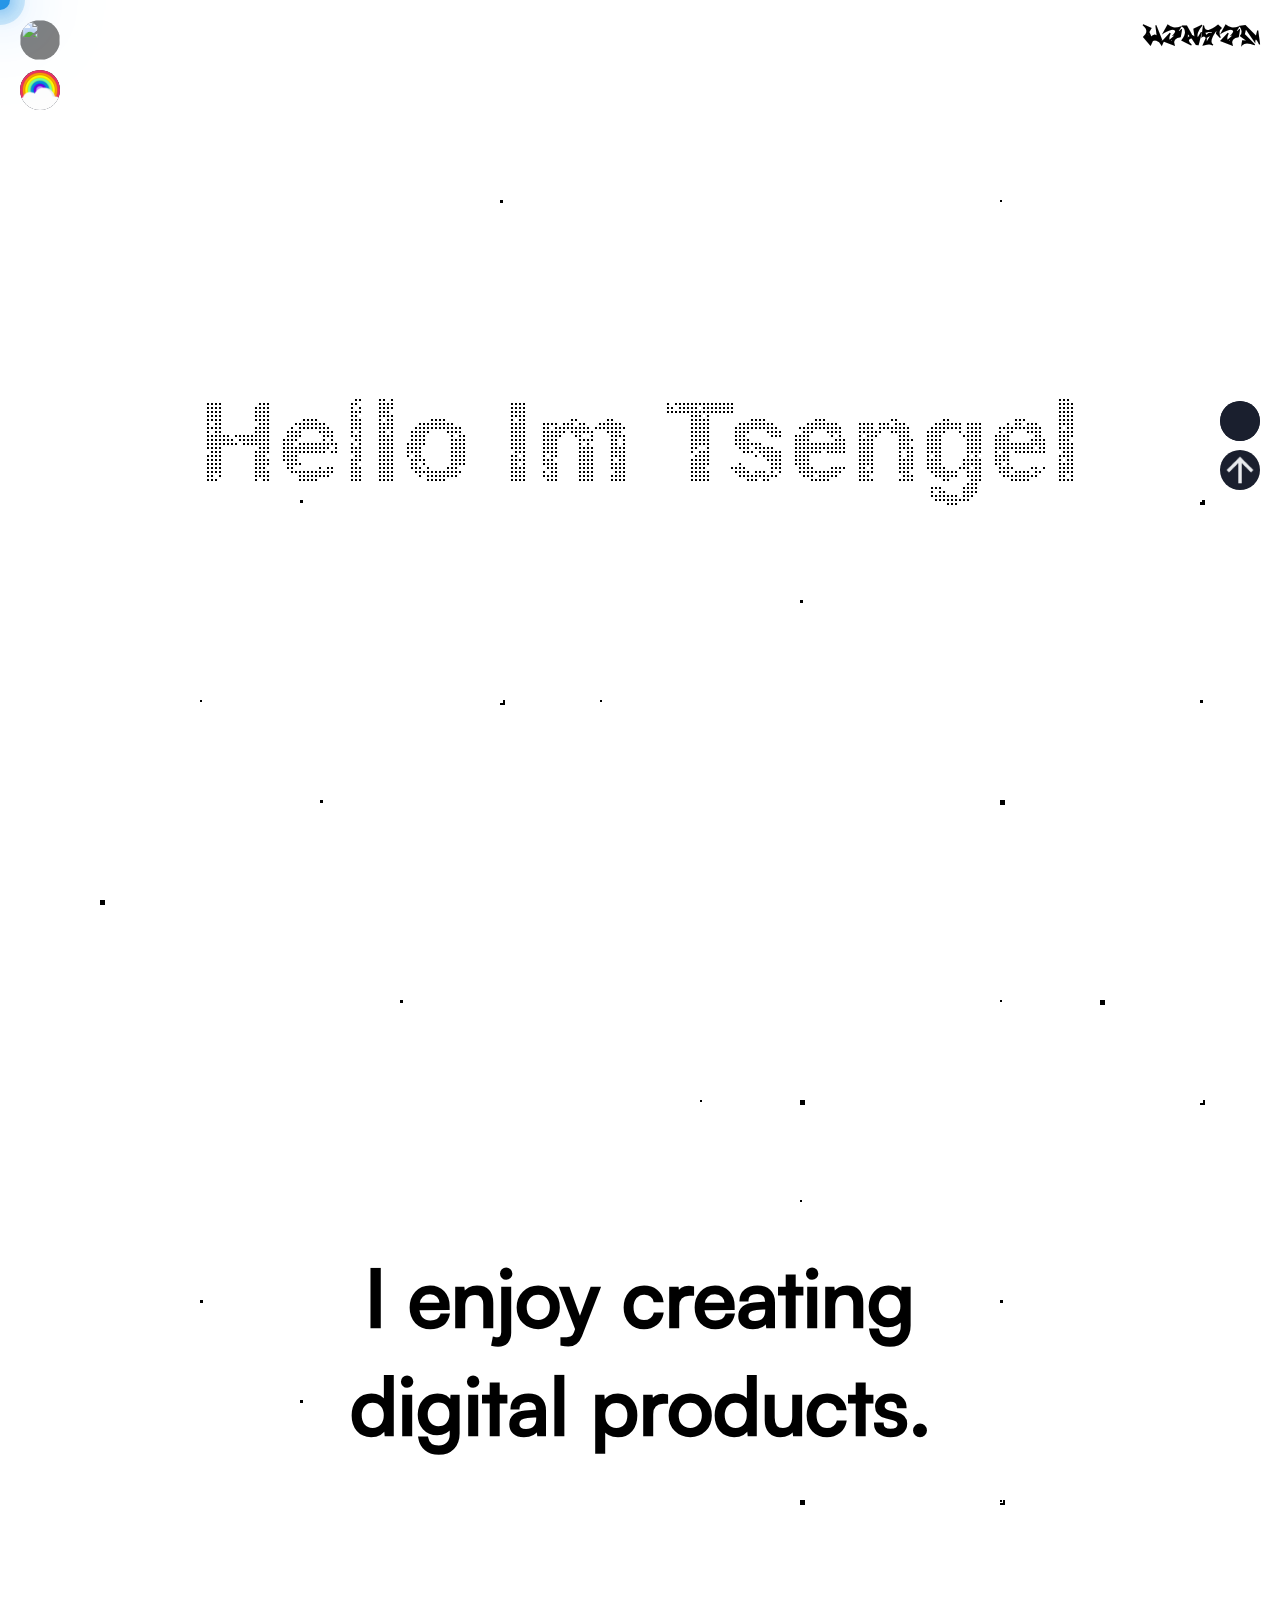
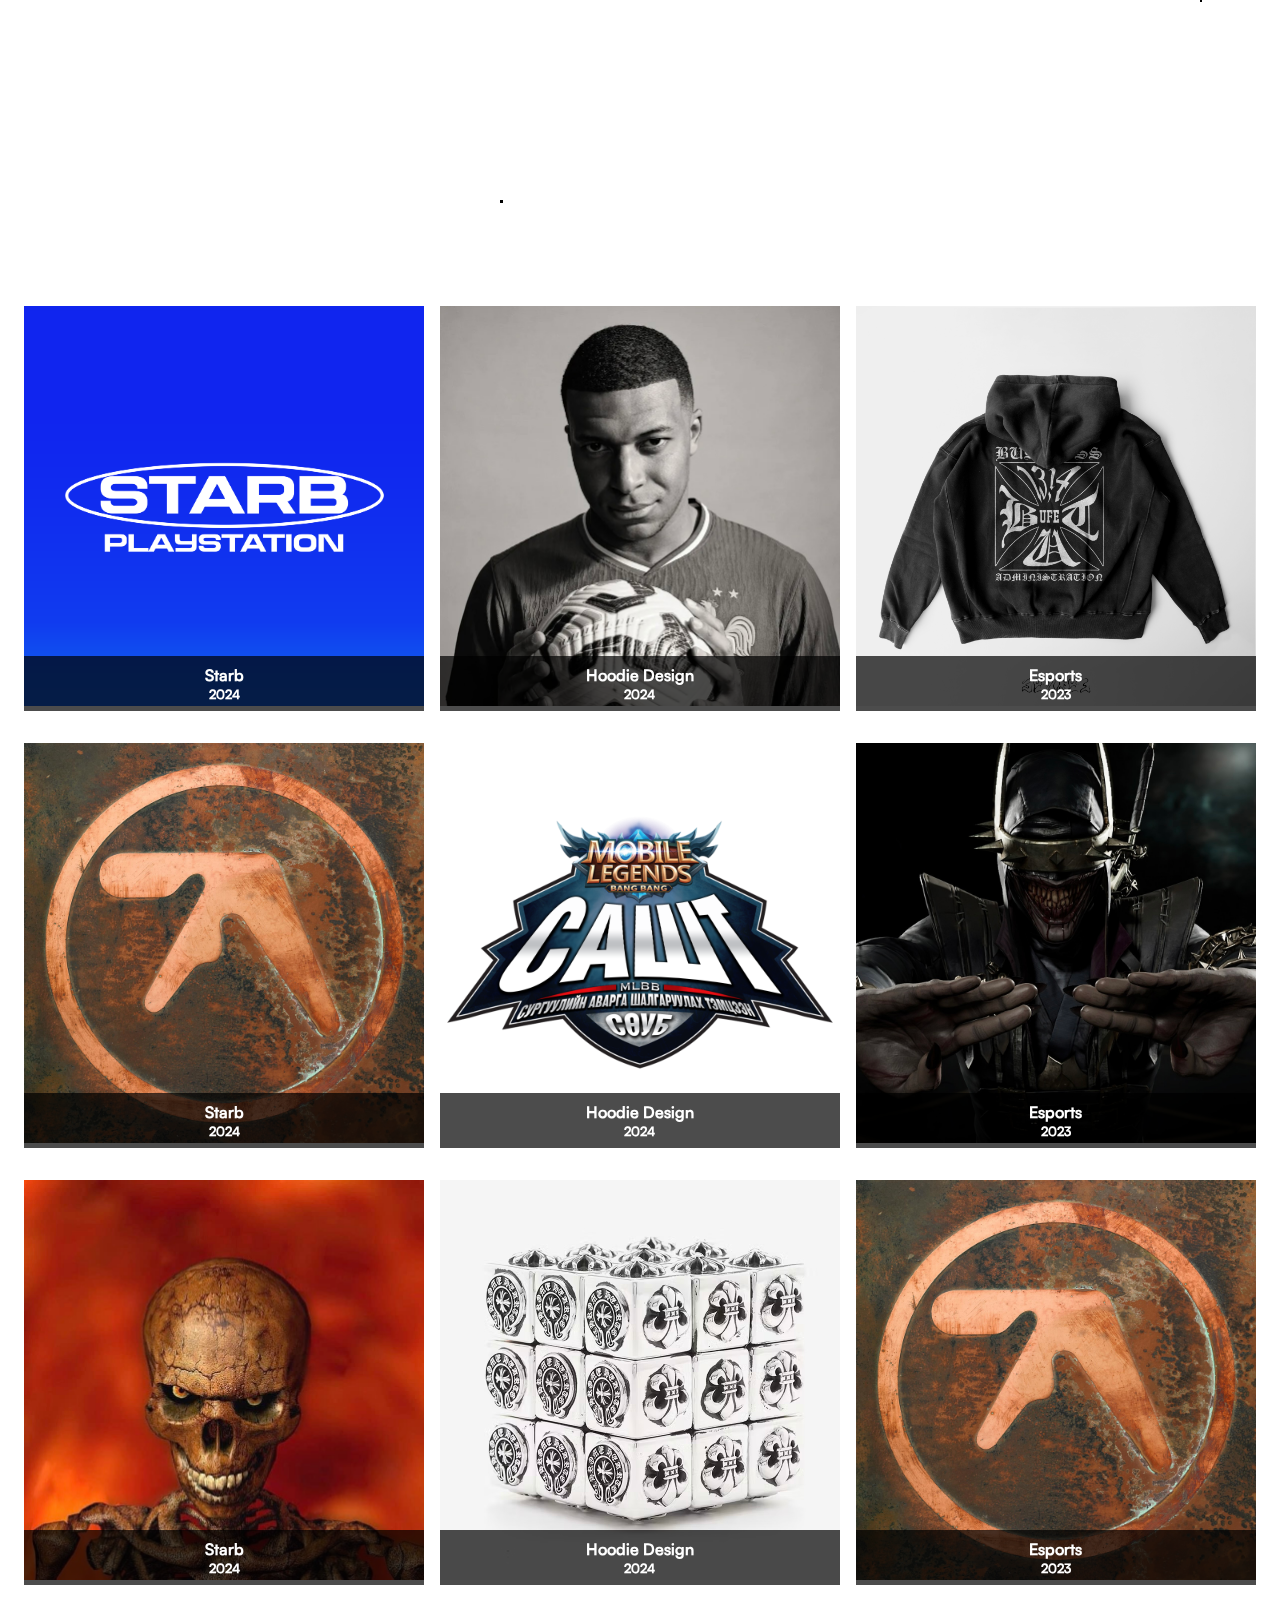
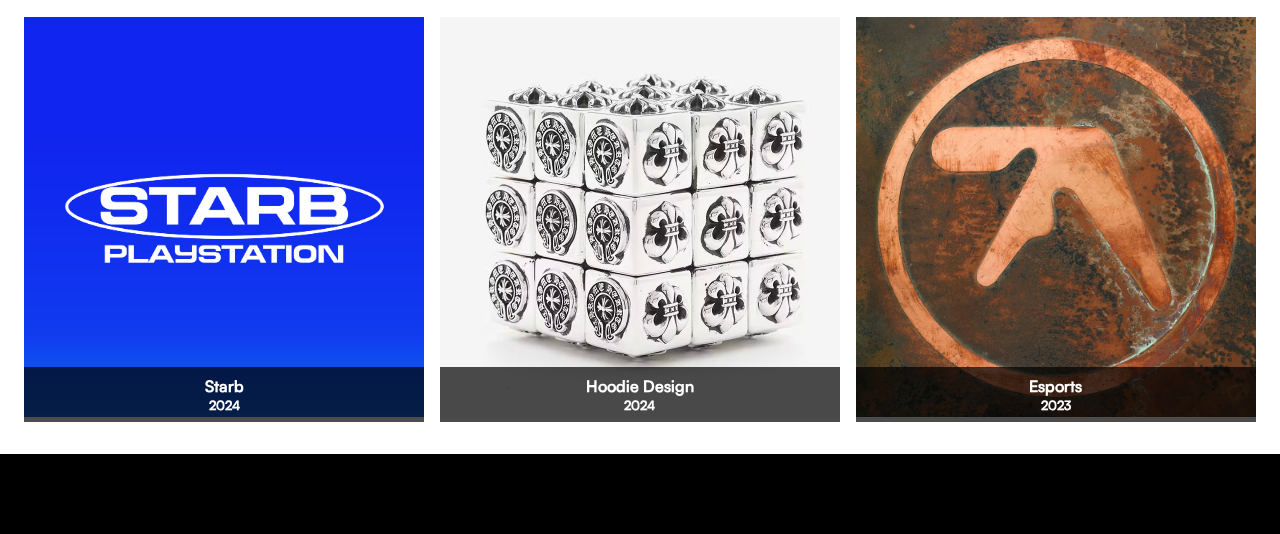
==== commit 12c49e88: "update" ====
--- a/index.html
+++ b/index.html
@@ -8,7 +8,7 @@
     <link rel="stylesheet" href="styles.css">
 </head>
 <body>
-    <div>
+    <div id="particle-container">
         <canvas></canvas>
     </div>
     <div class="cursor-delayed"></div>
@@ -31,66 +31,109 @@
             </div>
             <div class="scrollup">
                 <img src="images/arrow_upward_24dp_E8EAED_FILL0_wght400_GRAD0_opsz24.png" alt="Scroll to top">
+            </div>
+            <div class="checkbox-container">
+                <input type="checkbox" id="switch" class="checkbox">
+                <label for="switch"></label>
             </div>            
+            
         </header>
-    <section class='wrapper'>
-        <div class='hero'>
-        </div>
-        <div class='content'>
-          <h1 class='h1--scalingSize' data-text='I hate blackmans'>I enjoy creating<br>digital products.</h1>
-          <input type='checkbox' id='switch'>
-          <label for='switch'><span><span class='icon'>→</span> switch bg</span></label>
-        </div>
-      </section>
-      <main>
-        <div class="pics">
-            <div class="s1">
-                <img src="images/Starblogo pfp.png" class="ps1">
+            <div class='content'>
+                <h1 class='h1--scalingSize' data-text='I hate blackmans'>I enjoy creating<br>digital products.</h1>
             </div>
-            <div class="s2">
-                <img src="images/Back → Ultra Heavy Hoody By Studio Innate™.jpg" class="ps2">
+    
+        <main class="gallery">
+            <!-- First Row -->
+            <div class="gallery-item">
+                <img src="images/Starblogo pfp.png" id="Starb" />
+                <div class="text-block">
+                    <h1>Starb</h1>
+                    <h2>2024</h2>
+                </div>
             </div>
-            <div class="s3">
-                <img src="images/msc.png" class="ps3">
+            <div class="gallery-item">
+                <img src="images/mbappe.jpeg" alt="Hoodie Design" />
+                <div class="text-block">
+                    <h1>Hoodie Design</h1>
+                    <h2>2024</h2>
+                </div>
             </div>
-        </div>
-        <div class="textS1-S3">
-            <div class="text1"><h1>Starb</h1>
-                <h2>2024</h2></div>
-            <div class="text2"><h1>Hoodie Design</h1>
-                <h2>2024</h2></div>
-            <div class="text3"><h1>Esports</h1>
-                <h2>2023</h2></div>
-        </div>
-        <div class="pics2">
-            <div class="s1"><img src="images/A62983A0-5885-4A1B-B758-93DD3CE52359_1_201_a.jpeg" alt="" class="ps1"></div>
-            <div class="s2"><img src="images/BDA923A6-5DA0-4FAA-8D2C-90C99DC3983E_1_201_a.jpeg" alt="" class="ps2"></div>
-            <div class="s3"><img src="images/648F0822-BAAB-426C-A761-1686E8B1E2B2_1_201_a.jpeg" alt="" class="ps3"></div>
-        </div>
-        <div class="text2S1-S3">
-            <div class="text1"><h1>Ninja turtle</h1>
-                <h2>2024</h2></div>
-            <div class="text2"><h1>Steam Ui</h1>
-                <h2>2024</h2></div>
-            <div class="text3"><h1>symphony</h1>
-                <h2>2023</h2>
+            <div class="gallery-item">
+                <img src="images/hoodie.jpg" alt="Esports" />
+                <div class="text-block">
+                    <h1>Esports</h1>
+                    <h2>2023</h2>
+                </div>
             </div>
-        </div>
-        <div class="pics3">
-            <div class="s1"><img src="images/178B05AF-7115-45EA-B740-48452B931C3A_1_201_a.jpeg" alt="" class="ps1"></div>
-            <div class="s2"><img src="images/D9B6D0F1-ECAB-4338-947D-CBA1D98BF2FC_1_201_a.jpeg" alt="" class="ps2"></div>
-            <div class="s3"><img src="images/FB1C6FE9-0D96-453E-8B6F-EC04324CF28B.jpeg" alt="" class="ps3"></div>
-        </div>
-        <div class="text3S1-S3">
-            <div class="text1"><h1>Typeshit</h1>
-                <h2>2024</h2></div>
-            <div class="text2"><h1>Chrome</h1>
-                <h2>2024</h2></div>
-            <div class="text3"><h1>Aphex</h1>
-                <h2>2023</h2>
+            <!-- Add more rows as needed -->
+            <div class="gallery-item">
+                <img src="images/aphex.jpeg" alt="Starb" />
+                <div class="text-block">
+                    <h1>Starb</h1>
+                    <h2>2024</h2>
+                </div>
             </div>
-        </div>
-    </main>
+            <div class="gallery-item">
+                <img src="images/msc.png" alt="Hoodie Design" />
+                <div class="text-block">
+                    <h1>Hoodie Design</h1>
+                    <h2>2024</h2>
+                </div>
+            </div>
+            <div class="gallery-item">
+                <img src="images/noob.jpg" alt="Esports" />
+                <div class="text-block">
+                    <h1>Esports</h1>
+                    <h2>2023</h2>
+                </div>
+            </div>
+            <!-- Add more rows as needed -->
+            <div class="gallery-item">
+                <img src="images/skeleton.jpeg" alt="Starb" />
+                <div class="text-block">
+                    <h1>Starb</h1>
+                    <h2>2024</h2>
+                </div>
+            </div>
+            <div class="gallery-item">
+                <img src="images/D9B6D0F1-ECAB-4338-947D-CBA1D98BF2FC_1_201_a.jpeg" alt="Hoodie Design" />
+                <div class="text-block">
+                    <h1>Hoodie Design</h1>
+                    <h2>2024</h2>
+                </div>
+            </div>
+            <div class="gallery-item">
+                <img src="images/FB1C6FE9-0D96-453E-8B6F-EC04324CF28B.jpeg" alt="Esports" />
+                <div class="text-block">
+                    <h1>Esports</h1>
+                    <h2>2023</h2>
+                </div>
+            </div>
+            <!-- Add more rows as needed -->
+            <div class="gallery-item">
+                <img src="images/Starblogo pfp.png" alt="Starb" />
+                <div class="text-block">
+                    <h1>Starb</h1>
+                    <h2>2024</h2>
+                </div>
+            </div>
+            <div class="gallery-item">
+                <img src="images/D9B6D0F1-ECAB-4338-947D-CBA1D98BF2FC_1_201_a.jpeg" alt="Hoodie Design" />
+                <div class="text-block">
+                    <h1>Hoodie Design</h1>
+                    <h2>2024</h2>
+                </div>
+            </div>
+            <div class="gallery-item">
+                <img src="images/FB1C6FE9-0D96-453E-8B6F-EC04324CF28B.jpeg" alt="Esports" />
+                <div class="text-block">
+                    <h1>Esports</h1>
+                    <h2>2023</h2>
+                </div>
+            </div>
+            
+        </main>
+      
 
     
     
@@ -101,7 +144,7 @@
     
     
     <footer>
-        i think its footer hha
+        <h1>ЦЭНГЭЛ</h1>
     </footer>
     <!-- Star elements -->
   <div id="stars"></div>
--- a/styles.css
+++ b/styles.css
@@ -12,7 +12,14 @@
   font-weight: normal;
   font-style: normal;
 }
-
+@font-face {
+  font-family: "dipz";
+  src: url("./fonts/Dipz-Regular.woff2") format("woff2"),
+       url("./fonts/Dipz-Regular.woff") format("woff"),
+       url("./fonts/Dipz-Regular.otf") format("opentype");
+  font-weight: normal;
+  font-style: normal;
+}
 
 
 
@@ -33,8 +40,7 @@
 
 /* Ensure no extra margin or padding on the body */
 body {
-    background: #01060B;
-    height: 500em;
+    height: auto;
     width: 100%; /* Set to 100% width */
     flex-direction: column;
     justify-content: space-between;
@@ -97,9 +103,18 @@
   }
 
 footer{
-  background: yellow;
-    height: 10em;
+  mix-blend-mode: difference;
+  background: rgb(255, 255, 255);
+    height: 5em;
     width: 100%;
+}
+footer h1{
+  position: absolute;
+  right: 20px;
+  top: 20px;
+  color: white;
+  mix-blend-mode: difference;
+    font-family: dipz;
 }
 
 
@@ -122,24 +137,7 @@
 
   
   /*custom*/
-  
-  .wrapper {
-    width: 100%;
-    height: auto;
-    position: relative;
-  }
-  
-  .hero {
-    width: 100%;
-    height: 100%;
-    min-height: 100vh;
-    position: relative;
-    display: flex;
-    place-content: center;
-    place-items: center;
-    background-size: 300%, 200%;
-    background-position: 50% 50%, 50% 50%; 
-  }
+
   
   
   :has(:checked) {
@@ -151,10 +149,11 @@
   }
   
   .content {
-    position: absolute;
+    padding-bottom: 10vh;
     inset: 0;
+    position: relative;
     width: 100%;
-    height: 100%;
+    height: 100vh;
     display: flex;
     place-content: center;
     place-items: center;
@@ -165,62 +164,25 @@
     -webbkit-mix-blend-mode: difference;
     filter: invert(1);
   }
+
+
+
   
   .h1--scalingSize {
     font-size: calc(1rem - -5vw);
-    position: relative;
-  }
-  
-  #switch {
-    appearance: none;
-    -webkit-appearance: none;
-    opacity: 0;
-  }
-  
-  [for="switch"] {
-    transition: 0.15s linear(0 0%, 0.16 16.85%, 0.32 31.73%, 1 100%);
-    will-change: transform, font-weight;
-    padding: 0.5rem;
-  }
-  
-  [for="switch"]:where(:hover, :active, :focus-within) {
-    /*transform: scale(1.2);
-    font-weight: 900;*/
-    transition: 0.3s ease;
-    animation: animSwitch 0.2s alternate;
-    & .icon {
-      animation-play-state: paused;
-    }
-  }
-  
-  @keyframes animSwitch {
-    50% {
-      transform: scale(1.2);
-      font-weight: 900;
-    }
-  }
-  
-  /*icon houdini*/
-  .icon {
-    width: 1lh;
-    height: 1lh;
-    aspect-ratio: 1/1;
-    padding: 0.15em 0.30rem;
-    border-radius: calc(1px / 0);
-    border: 1px dashed;
-    --blink-opacity: 1;
-    animation: blink-animation 2s ease-in-out infinite running;
-  }
-  
- 
-  
-
-
-
-
-
-  
-#stars, #stars2, #stars3 {
+  }
+  
+
+
+
+
+
+
+
+
+
+  
+  #stars, #stars2, #stars3, #stars4 {
     mix-blend-mode: difference;
     position: absolute;
     top: 0;
@@ -229,84 +191,77 @@
   }
   
   #stars {
-    width: 1px;
-    height: 1px;
+    width: 3px;
+    height: 3px;
     background: transparent;
     box-shadow: 
-      1343px 293px #FFF, 1437px 1331px #FFF, 1059px 752px #FFF, 44px 1495px #FFF, 
-      1979px 1230px #FFF, 971px 352px #FFF, 287px 195px #FFF, 1382px 2016px #FFF, 
-      1795px 971px #FFF, 263px 1866px #FFF, 1340px 2355px #FFF, 940px 300px #FFF,
-      1500px 1200px #FFF, 500px 1500px #FFF, 300px 500px #FFF, 1900px 100px #FFF,
-      2000px 1200px #FFF, 600px 800px #FFF, 400px 1800px #FFF, 1800px 1000px #FFF,
-      1000px 500px #FFF, 1100px 1100px #FFF, 400px 1300px #FFF, 1200px 400px #FFF,
-      500px 100px #FFF, 800px 1300px #FFF, 700px 1400px #FFF, 400px 1000px #FFF,
-      1600px 1200px #FFF, 1300px 200px #FFF, 1200px 500px #FFF, 1450px 1100px #FFF,
-      900px 800px #FFF, 2200px 1300px #FFF, 1900px 1700px #FFF, 1200px 900px #FFF;
+      2000px 100px #FFF, 2300px 400px #FFF, 1800px 200px #FFF, 300px 500px #FFF,
+      2800px 700px #FFF, 320px 800px #FFF, 400px 1000px #FFF, 1500px 600px #FFF, 
+      1900px 1200px #FFF, 2500px 1800px #FFF, 1000px 1500px #FFF, 500px 700px #FFF,
+      1200px 1100px #FFF, 1700px 1800px #FFF, 1400px 400px #FFF, 800px 600px #FFF,
+      1000px 1300px #FFF, 1600px 900px #FFF, 300px 1400px #FFF, 1500px 1800px #FFF,
+      500px 1800px #FFF, 200px 1300px #FFF, 2500px 600px #FFF, 2200px 300px #FFF,
+      1600px 1200px #FFF, 1300px 500px #FFF, 1800px 400px #FFF, 1200px 700px #FFF, 
+      1400px 1500px #FFF, 500px 200px #FFF;
     animation: animStar 50s linear infinite;
   }
   
   #stars2 {
+    width: 5px;
+    height: 5px;
+    background: transparent;
+    box-shadow: 
+      1800px 400px #FFF, 1300px 900px #FFF, 1600px 500px #FFF, 1000px 800px #FFF,
+      1400px 1000px #FFF, 1700px 200px #FFF, 1300px 1100px #FFF, 500px 700px #FFF,
+      1000px 1500px #FFF, 1200px 1100px #FFF, 1600px 1300px #FFF, 1800px 500px #FFF,
+      1500px 700px #FFF, 1300px 1200px #FFF, 100px 900px #FFF, 800px 1500px #FFF,
+      1200px 500px #FFF, 1900px 400px #FFF, 2000px 700px #FFF, 1100px 1000px #FFF,
+      1500px 300px #FFF, 1300px 100px #FFF, 800px 1100px #FFF, 1500px 800px #FFF;
+    animation: animStar 100s linear infinite;
+  }
+  
+  #stars3 {
     width: 2px;
     height: 2px;
     background: transparent;
     box-shadow: 
-      1132px 235px #FFF, 978px 1621px #FFF, 1794px 352px #FFF, 946px 1786px #FFF, 
-      1050px 1000px #FFF, 1232px 1245px #FFF, 1332px 500px #FFF, 1874px 400px #FFF,
-      1013px 1740px #FFF, 1190px 520px #FFF, 950px 1530px #FFF, 1680px 320px #FFF,
-      1150px 1200px #FFF, 1700px 550px #FFF, 1250px 680px #FFF, 760px 1400px #FFF,
-      500px 300px #FFF, 1800px 1700px #FFF, 1300px 1100px #FFF, 1200px 200px #FFF,
-      1350px 800px #FFF, 650px 1900px #FFF, 1100px 1400px #FFF, 1500px 200px #FFF,
-      200px 1300px #FFF, 1900px 1000px #FFF, 800px 900px #FFF, 1700px 600px #FFF;
+      2200px 100px #FFF, 2500px 500px #FFF, 2000px 300px #FFF, 1000px 200px #FFF,
+      1700px 800px #FFF, 1300px 1500px #FFF, 1800px 1300px #FFF, 2200px 700px #FFF,
+      1900px 1000px #FFF, 1500px 200px #FFF, 1700px 1800px #FFF, 600px 700px #FFF,
+      1200px 1600px #FFF, 1400px 1300px #FFF, 1500px 400px #FFF, 1800px 500px #FFF,
+      2000px 1000px #FFF, 800px 1200px #FFF, 1000px 1000px #FFF, 200px 700px #FFF,
+      1600px 1500px #FFF, 700px 1100px #FFF, 1000px 1500px #FFF, 1200px 500px #FFF,
+      1800px 600px #FFF, 1300px 1700px #FFF;
     animation: animStar 100s linear infinite;
   }
   
-  #stars3 {
-    width: 3px;
-    height: 3px;
+  /* New Larger Stars */
+  #stars4 {
+    width: 5px;
+    height: 5px;
     background: transparent;
     box-shadow: 
-      1997px 1312px #FFF, 895px 426px #FFF, 1695px 578px #FFF, 307px 1585px #FFF, 
-      2560px 1800px #FFF, 1730px 1210px #FFF, 1450px 600px #FFF, 1300px 750px #FFF,
-      1700px 2100px #FFF, 650px 1700px #FFF, 900px 1300px #FFF, 1450px 1500px #FFF,
-      1200px 1700px #FFF, 1000px 200px #FFF, 1800px 1200px #FFF, 1200px 500px #FFF,
-      100px 1100px #FFF, 600px 1500px #FFF, 1450px 1400px #FFF, 1200px 1600px #FFF,
-      1700px 300px #FFF, 1100px 100px #FFF, 1600px 1300px #FFF, 1400px 1800px #FFF,
-      2100px 100px #FFF, 100px 1800px #FFF, 300px 400px #FFF, 900px 1100px #FFF;
-    animation: animStar 150s linear infinite;
+      150px 250px #FFF, 2300px 600px #FFF, 1700px 1000px #FFF, 1800px 1200px #FFF,
+      2800px 500px #FFF, 1400px 1800px #FFF, 1000px 300px #FFF, 500px 1300px #FFF,
+      2500px 900px #FFF, 1100px 200px #FFF, 700px 1700px #FFF, 1800px 300px #FFF,
+      2000px 1000px #FFF, 1600px 500px #FFF, 1300px 200px #FFF, 2400px 1400px #FFF,
+      500px 800px #FFF, 1600px 1100px #FFF, 1300px 900px #FFF, 1500px 1800px #FFF,
+      2100px 300px #FFF, 1900px 1400px #FFF, 200px 1000px #FFF, 1900px 700px #FFF;
+    animation: animStar 20s linear infinite;
   }
   
   /* Animations for seamless scrolling effect */
   @keyframes animStar {
     from {
-      transform: translateY(2000px); /* Start from the bottom of the page */
+      transform: translateY(100vh); /* Start from the bottom of the page */
     }
     to {
-      transform: translateY(-2000px); /* Move upwards */
+      transform: translateY(-100vh); /* Move upwards */
     }
   }
   
-  #title {
-    position: absolute;
-    top: 50%;
-    left: 0;
-    right: 0;
-    color: #FFF;
-    text-align: center;
-    font-family: 'Lato', sans-serif;
-    font-weight: 300;
-    font-size: 50px;
-    letter-spacing: 10px;
-    margin-top: -60px;
-    padding-left: 10px;
-    z-index: 1; /* Title stays in front */
-  }
-  
-  #title span {
-    background: -webkit-linear-gradient(white, #38495a);
-    -webkit-background-clip: text;
-    -webkit-text-fill-color: transparent;
-  }
-  
+  
+
 
 
 
@@ -455,7 +410,7 @@
     background: rgb(26, 31, 46);
     position: absolute;
     right: 20px;
-    top: 47.5vh;
+    top: 50vh;
     overflow: hidden; /* Ensures the image stays within bounds */
     transition: border-radius 0.5s ease, height 0.5s ease, width 0.5s ease, border 0.5s ease; /* Smooth transition */
   }
@@ -479,173 +434,170 @@
   header .scrollup:hover img {
     opacity: 0; /* Hides the image for text visibility */
   }
-  
-
-
-
-  main {
-    display: flex;
-    flex-direction: column;
-    justify-content: flex-start; /* Align items to the top */
-    width: 100%;
-    height: 500em;
-    background-color: rgba(255, 0, 0, 0);
-}
-
-main .pics, .pics2, .pics3{
-  display: flex;
-}
-
-/* Individual image blocks */
-.s1, .s2, .s3 {
-  width: 33.3vw;    /* 33% of the viewport width */
-  height: 33.3vw;   /* 33% of the viewport width to ensure it's a square */
-  position: relative;
-  overflow: hidden;
-  margin-bottom: 0;  /* Remove any default margin or gap between items */
-}
-
-/* Image styling */
-.ps1, .ps2, .ps3 {
+
+
+  #switch {
+    border-radius: 50%; /* Circular by default */
+    height: 40px;
+    width: 40px;
+    background: rgb(26, 31, 46);
+    position: absolute;
+    right: 20px;
+    top: 20px;
+    overflow: hidden; /* Ensures the image stays within bounds */
+    transition: border-radius 0.5s ease, height 0.5s ease, width 0.5s ease, border 0.5s ease; /* Smooth transition */
+  }
+  
+/* Hide the checkbox itself */
+.checkbox {
+  display: none;
+}
+
+/* The container that holds the checkbox */
+.checkbox-container {
+  border-radius: 50%; /* Circular by default */
+  height: 40px;
+  width: 40px;
+  background: rgb(26, 31, 46);
+  position: absolute;
+  right: 20px;
+  top: 44.5vh;
+  overflow: hidden; /* Ensures the checkbox stays within bounds */
+  transition: all 0.5s ease; /* Smooth transition for all properties */
+  z-index: 10; /* Ensures it's above other content */
+}
+
+/* Style the label to act as a circular checkbox */
+.checkbox-container label {
   width: 100%;
   height: 100%;
+  background-color: rgb(26, 31, 46);
+  border-radius: 50%;
+  display: block;
+  cursor: none;
+  transition: all 0.5s ease; /* Smooth transition for hover effect */
+  box-sizing: border-box; /* Includes padding and border in the element's total size */
+}
+
+/* Hover effect: Enlarges the checkbox smoothly */
+.checkbox-container label:hover {
+  cursor: none;
+  border: solid rgb(255, 255, 255) 3px;
+  width: 40px; /* Enlarges width on hover */
+  height: 40px; /* Enlarges height on hover */
+}
+
+/* Style the checkbox when it's checked */
+.checkbox:checked + label {
+  background-color: rgb(255, 255, 255);
+  border: solid rgb(26, 31, 46) 3px;
+}
+
+
+  
+
+
+
+/* Main Gallery Styling */
+.gallery {
+  display: flex;
+  flex-wrap: wrap;
+  gap: 1rem;
+  justify-content: center;
+  padding: 1rem;
+}
+
+/* Individual Gallery Item */
+.gallery-item {
+  position: relative;
+  width: calc(33.333% - 1rem); /* 3 items per row */
+  margin-bottom: 1rem;
+  overflow: hidden; /* Prevents image overflow during zoom */
+  transition: transform 1s ease; /* Smooth transition for image scale */
+}
+
+/* Images */
+.gallery-item img {
+  width: 100%;
+  height: auto;
   object-fit: cover;
-  transition: transform 0.3s ease, opacity 0.3s ease;  /* Smooth zoom effect + opacity transition */
-}
-
-
-/* Subtle zoom effect on hover */
-.ps1:hover, .ps2:hover, .ps3:hover {
-  transform: scale(1.05);  /* Slight zoom effect */
-}
-
-
-
-.textS1-S3 {
-  position: relative;
-  background-color: rgba(153, 205, 50, 0);
-  height: 5vw;
-  width: 100vw;
-  display: flex;
-  flex-direction: row;
-  gap: 30vw;
-}
-
-.textS1-S3 .text1, .text2, .text3{
-  margin-top: 0.5vw;
-}
-
-.textS1-S3 .text1 {
-  margin-left: 1vw;
-}
-
-.textS1-S3 .text2 {
-  margin-left: 1vw;
-}
-.textS1-S3 .text3 {
-  margin-left: -3.5vw;
-}
-
-
-
-.text2S1-S3 {
-  position: relative;
-  background-color: rgba(153, 205, 50, 0);
-  height: 5vw;
-  width: 100vw;
-  display: flex;
-  flex-direction: row;
-  gap: 30vw;
-}
-
-.text2S1-S3 .text1, .text2, .text3{
-  margin-top: 0.5vw;
-}
-
-.text2S1-S3 .text1 {
-  margin-left: 1vw;
-}
-
-.text2S1-S3 .text2 {
-  margin-left: -1.5vw;
-}
-.text2S1-S3 .text3 {
-  margin-left: -0.7vw;
-}
-
-
-.text3S1-S3 {
-  position: relative;
-  background-color: rgba(153, 205, 50, 0);
-  height: 5vw;
-  width: 100vw;
-  display: flex;
-  flex-direction: row;
-  gap: 30vw;
-}
-
-.text3S1-S3 .text1, .text2, .text3{
-  margin-top: 0.5vw;
-}
-
-.text3S1-S3 .text1 {
-  margin-left: 1vw;
-}
-
-.text3S1-S3 .text2 {
-  margin-left: -1.5vw;
-}
-.text3S1-S3 .text3 {
-  margin-left: -0.7vw;
-}
-
-
-
-
-.textS1-S3 h1 {
+  transition: transform 1s ease, z-index 0.3s ease; /* Smooth zoom and z-index transition */
+  transform-origin: center; /* Ensures zoom is centered */
+}
+
+/* Hover effect for images (zoom and center) */
+.gallery-item:hover img {
+  transform: scale(1.2); /* Zoom effect */
+  z-index: 3; /* Bring to foreground */
+  position: relative; /* Make sure z-index works */
+}
+
+/* Text Block */
+.text-block {
+  position: absolute;
+  bottom: 0;
+  left: 0;
+  right: 0;
+  background-color: rgba(0, 0, 0, 0.7); /* Transparent black background */
   color: white;
+  text-align: center;
+  padding: 0.5rem;
+}
+
+.text-block h1 {
+  font-size: 1rem;
+  margin: 0;
+}
+
+.text-block h2 {
+  font-size: 0.8rem;
+  margin: 0;
+}
+
+/* Hover effect on entire page (background blur) */
+body.hover-active {
+  filter: blur(5px); /* Apply blur to the body */
+  transition: filter 1s ease;
+}
+
+/* Responsive Design */
+@media (max-width: 768px) {
+  .gallery-item {
+    width: calc(50% - 1rem); /* 2 items per row on tablets */
+  }
+}
+
+@media (max-width: 480px) {
+  .gallery-item {
+    width: 100%; /* 1 item per row on mobile */
+  }
+}
+
+
+
+
+
+
+
+
+
+
+
+
+
+#particle-container {
   mix-blend-mode: difference;
-  font-size: 1vw;
-}
-
-.textS1-S3 h2 {
-  color: white;
-  mix-blend-mode: difference;
-  font-size: 1vw;
-}
-
-
-
-.text2S1-S3 h1 {
-  color: white;
-  mix-blend-mode: difference;
-  font-size: 1vw;
-}
-
-.text2S1-S3 h2 {
-  color: white;
-  mix-blend-mode: difference;
-  font-size: 1vw;
-}
-
-
-.text3S1-S3 h1 {
-  color: white;
-  mix-blend-mode: difference;
-  font-size: 1vw;
-}
-
-.text3S1-S3 h2 {
-  color: white;
-  mix-blend-mode: difference;
-  font-size: 1vw;
-}
-
+  z-index: 1;
+    position: relative;
+    top: 0;
+    left: 0;
+    width: 100%;
+    height: 100vh; /* Adjust the height as needed */
+}
 canvas {
-  z-index: 1;
   position: relative;
   inset: 0;
   width: 100%;
   height: 100%;
-  mix-blend-mode: difference;
-}
+}
+
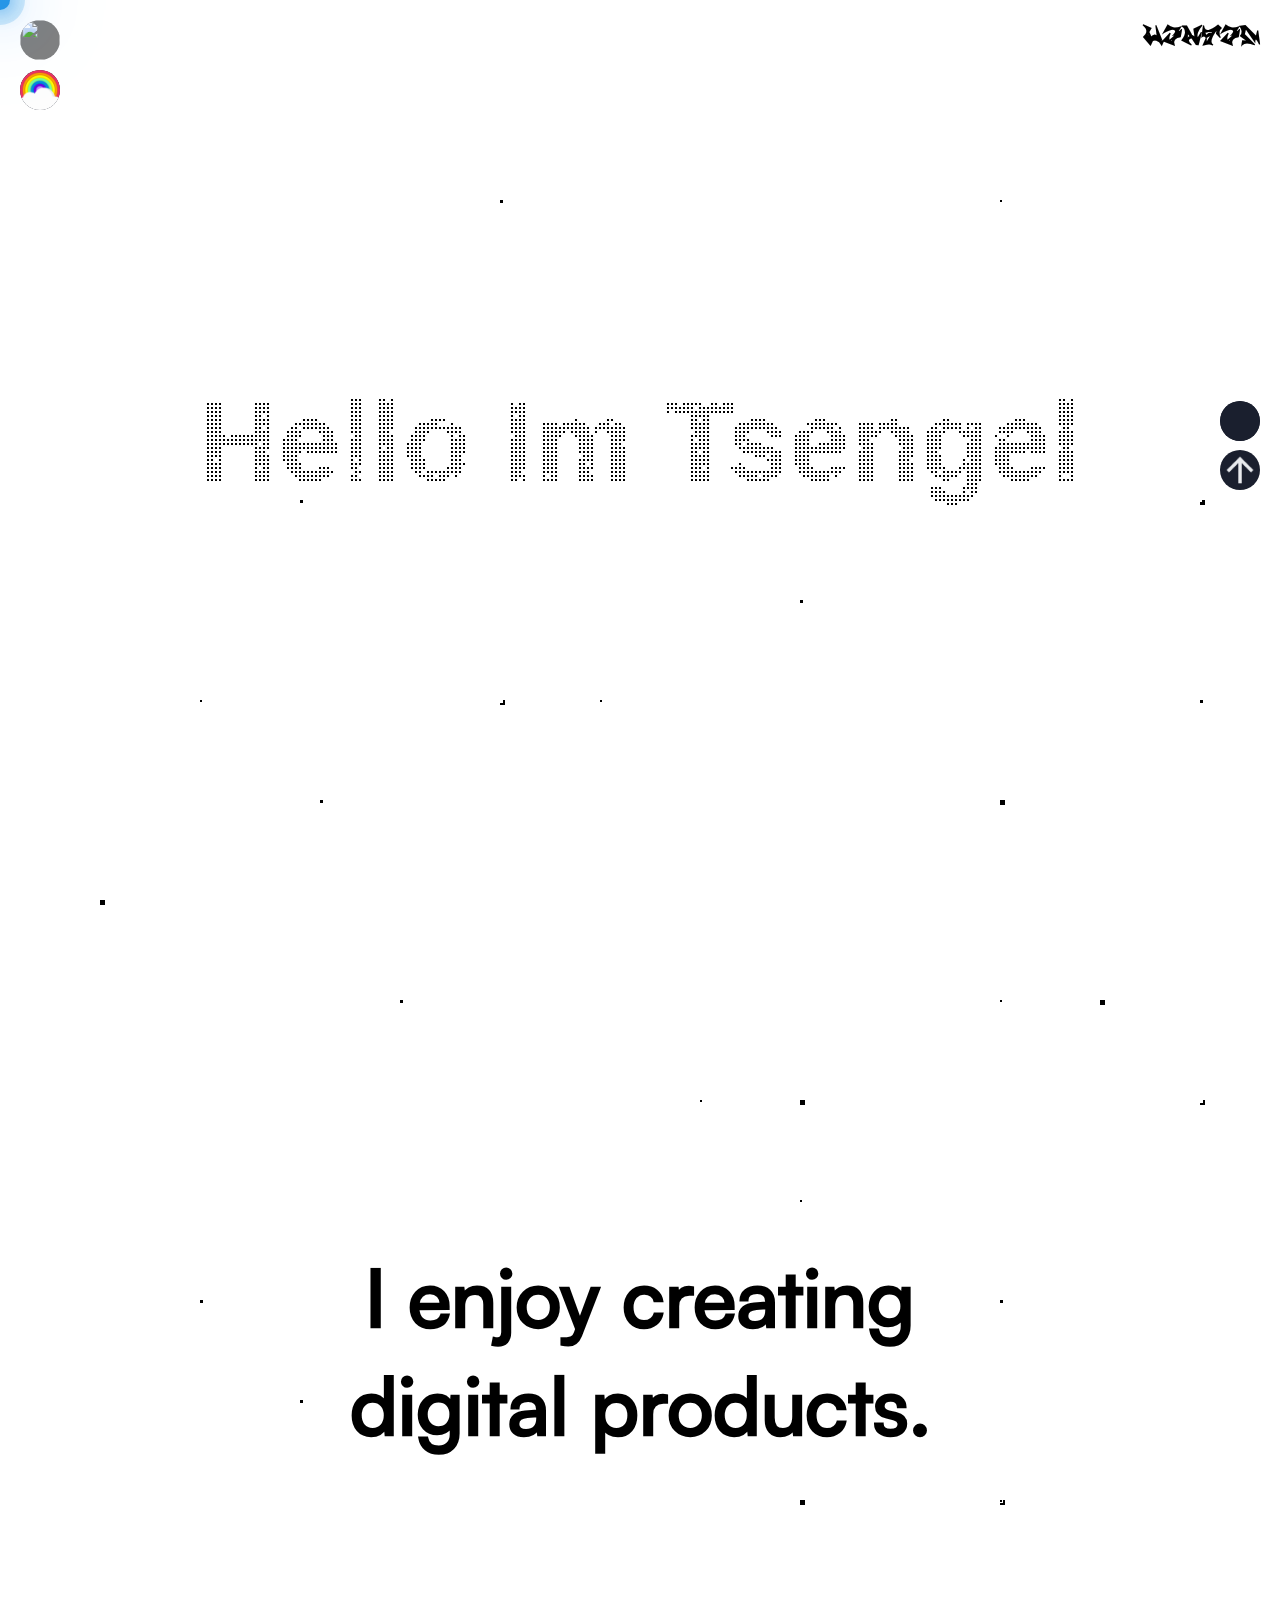
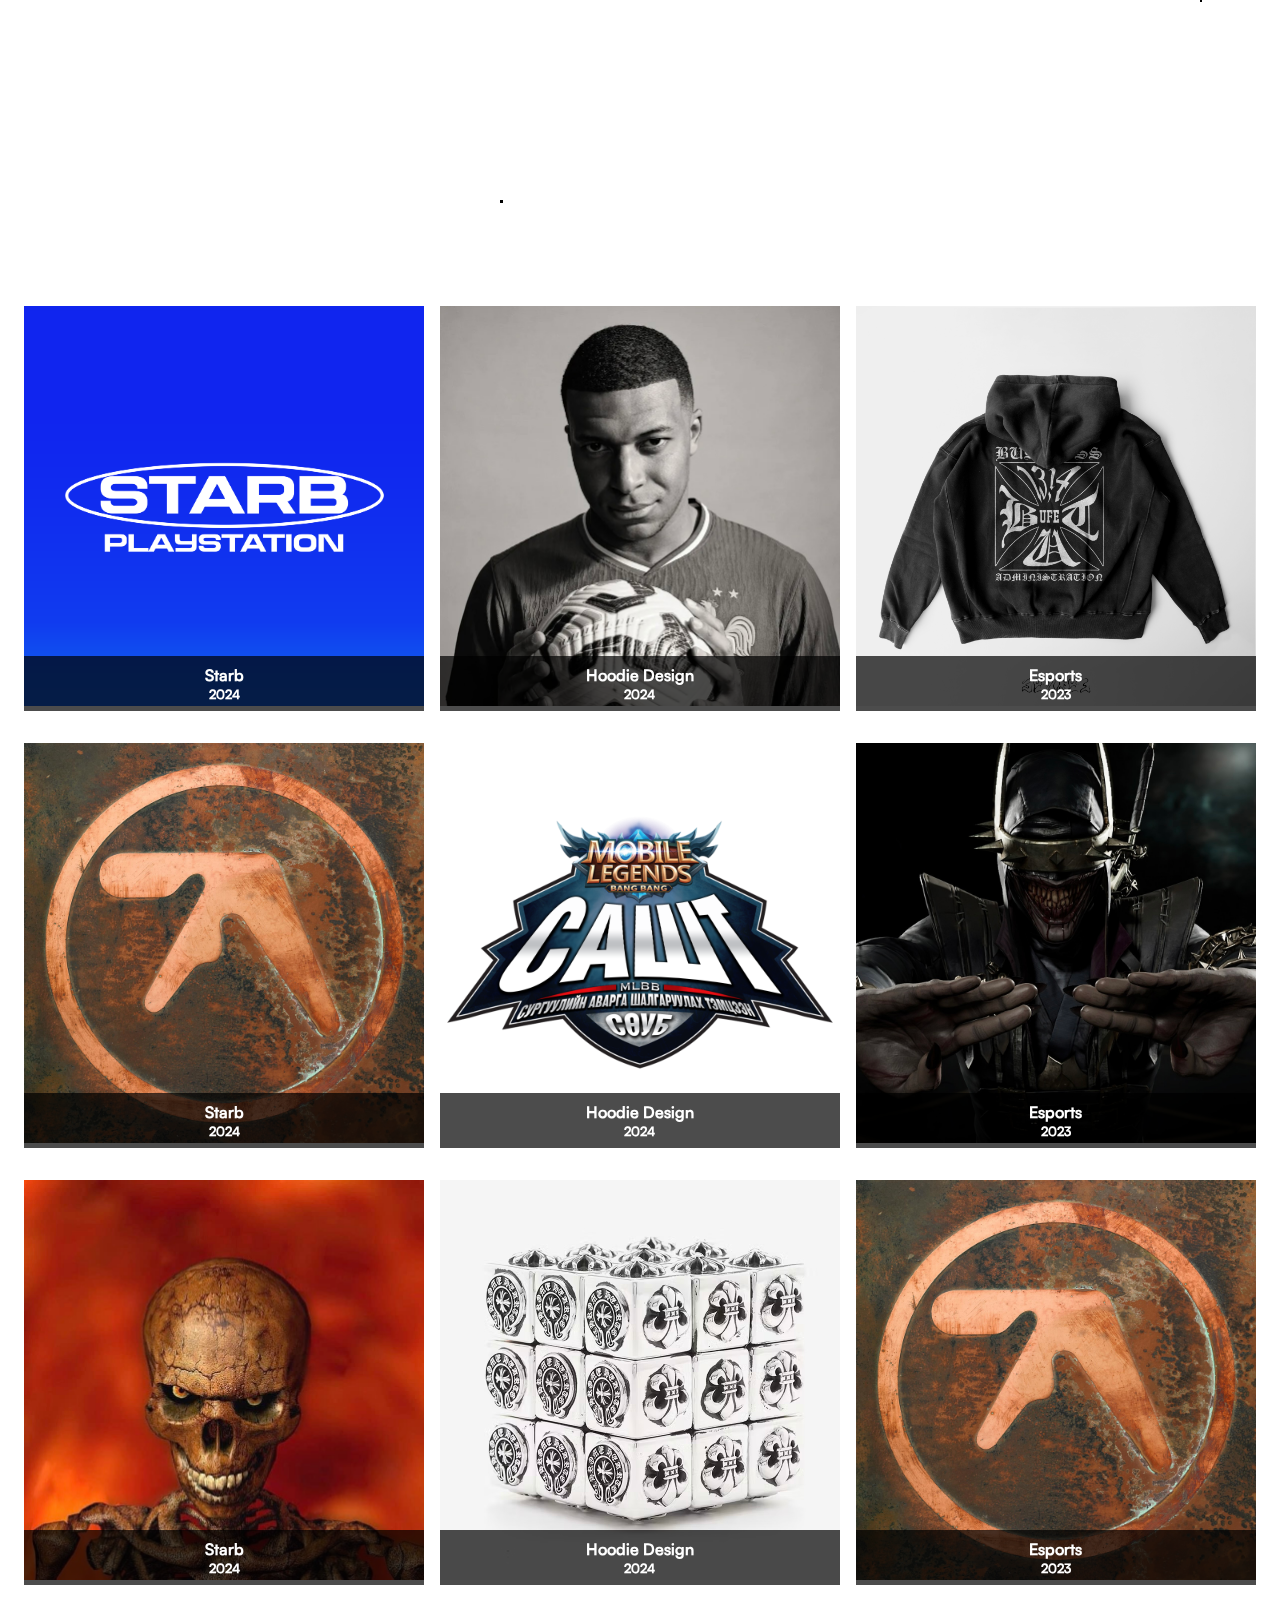
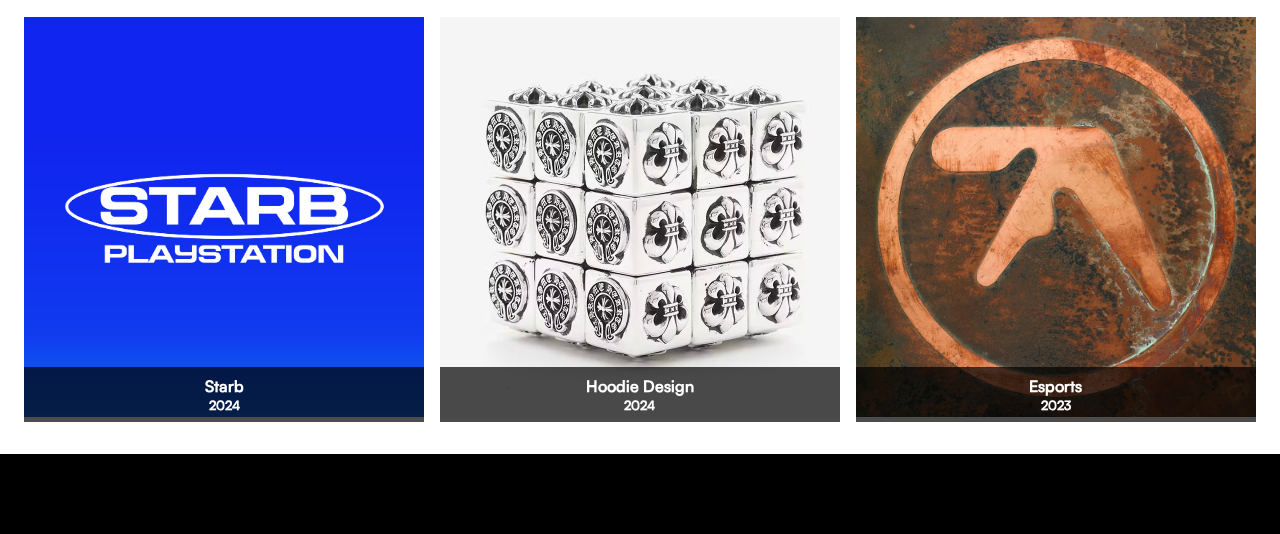
==== commit 4cd24ae9: "update" ====
--- a/index.html
+++ b/index.html
@@ -6,6 +6,7 @@
     <meta name="viewport" content="width=device-width, initial-scale=1.0">
     <title>Zengel</title>
     <link rel="stylesheet" href="styles.css">
+    <link rel="stylesheet" href="customcursor.css">
 </head>
 <body>
     <div id="particle-container">
@@ -15,6 +16,7 @@
 <div class="cursor-pointer"></div>
     <script src="index.js">
     </script>
+    <script src="customcursor.js"></script>
         <header>
             <div class="pfp">
                 <img src="images/IMG_7064.png">
@@ -45,18 +47,22 @@
         <main class="gallery">
             <!-- First Row -->
             <div class="gallery-item">
-                <img src="images/Starblogo pfp.png" id="Starb" />
-                <div class="text-block">
-                    <h1>Starb</h1>
-                    <h2>2024</h2>
-                </div>
-            </div>
+                <a href="starb/starb.html">
+                    <img src="images/Starblogo pfp.png" id="Starb" alt="Starb Logo" />
+                    <div class="text-block">
+                        <h1>Starb</h1>
+                        <h2>2024</h2>
+                    </div>
+                </a>
+            </div>            
             <div class="gallery-item">
-                <img src="images/mbappe.jpeg" alt="Hoodie Design" />
-                <div class="text-block">
-                    <h1>Hoodie Design</h1>
-                    <h2>2024</h2>
-                </div>
+                <a href="hoodie/clothing.html">
+                   <img src="images/mbappe.jpeg" alt="Hoodie Design" />
+                      <div class="text-block">
+                      <h1>Hoodie Design</h1>
+                      <h2>2024</h2>
+                   </div>
+                 </a>
             </div>
             <div class="gallery-item">
                 <img src="images/hoodie.jpg" alt="Esports" />
--- a/styles.css
+++ b/styles.css
@@ -51,56 +51,7 @@
     align-items: center; 
 }
 
-/* Small pointer cursor */
-.cursor-pointer {
-    z-index: 1000;
-    position: fixed;
-    background: #ffffff; /* White for better visibility */
-    width: 15px;
-    height: 15px;
-    border-radius: 50%;
-    pointer-events: none;
-    transform: translate(-50%, -50%);
-    mix-blend-mode: difference;
-}
-
-/* Larger delayed cursor */
-.cursor-delayed {
-    z-index: 999;
-    position: fixed;
-    background: #2696E8;
-    width: 20px;
-    height: 20px;
-    border-radius: 50%;
-    pointer-events: none;
-    box-shadow: 0 0 20px #2696E8,
-                0 0 60px #2696E8,
-                0 0 100px #2696E8;
-    animation: colors 5s infinite;
-    transform: translate(-50%, -50%);
-    transition: top 0.1s ease, left 0.1s ease; /* Smooth movement */
-}
-
-/* Glow animation for delayed cursor */
-@keyframes colors {
-    0% {
-        filter: hue-rotate(0deg);
-    }
-    100% {
-        filter: hue-rotate(360deg);
-    }
-}
-  
-  .cursor-delayed:before{
-    content: '';
-    position: absolute;
-    background: #2696E8;
-    width: 50px;
-    height: 50px;
-    opacity: 0.2;
-    transform: translate(-30%, -30%);
-    border-radius: 50%;
-  }
+
 
 footer{
   mix-blend-mode: difference;
@@ -528,7 +479,7 @@
 /* Hover effect for images (zoom and center) */
 .gallery-item:hover img {
   transform: scale(1.2); /* Zoom effect */
-  z-index: 3; /* Bring to foreground */
+  z-index: 0; /* Bring to foreground */
   position: relative; /* Make sure z-index works */
 }
 
--- a/customcursor.css
+++ b/customcursor.css
@@ -0,0 +1,50 @@
+/* Small pointer cursor */
+.cursor-pointer {
+    z-index: 1000;
+    position: fixed;
+    background: #ffffff; /* White for better visibility */
+    width: 15px;
+    height: 15px;
+    border-radius: 50%;
+    pointer-events: none;
+    transform: translate(-50%, -50%);
+    mix-blend-mode: difference;
+}
+
+/* Larger delayed cursor */
+.cursor-delayed {
+    z-index: 999;
+    position: fixed;
+    background: #2696E8;
+    width: 20px;
+    height: 20px;
+    border-radius: 50%;
+    pointer-events: none;
+    box-shadow: 0 0 20px #2696E8,
+                0 0 60px #2696E8,
+                0 0 100px #2696E8;
+    animation: colors 5s infinite;
+    transform: translate(-50%, -50%);
+    transition: top 0.1s ease, left 0.1s ease; /* Smooth movement */
+}
+
+/* Glow animation for delayed cursor */
+@keyframes colors {
+    0% {
+        filter: hue-rotate(0deg);
+    }
+    100% {
+        filter: hue-rotate(360deg);
+    }
+}
+  
+  .cursor-delayed:before{
+    content: '';
+    position: absolute;
+    background: #2696E8;
+    width: 50px;
+    height: 50px;
+    opacity: 0.2;
+    transform: translate(-30%, -30%);
+    border-radius: 50%;
+  }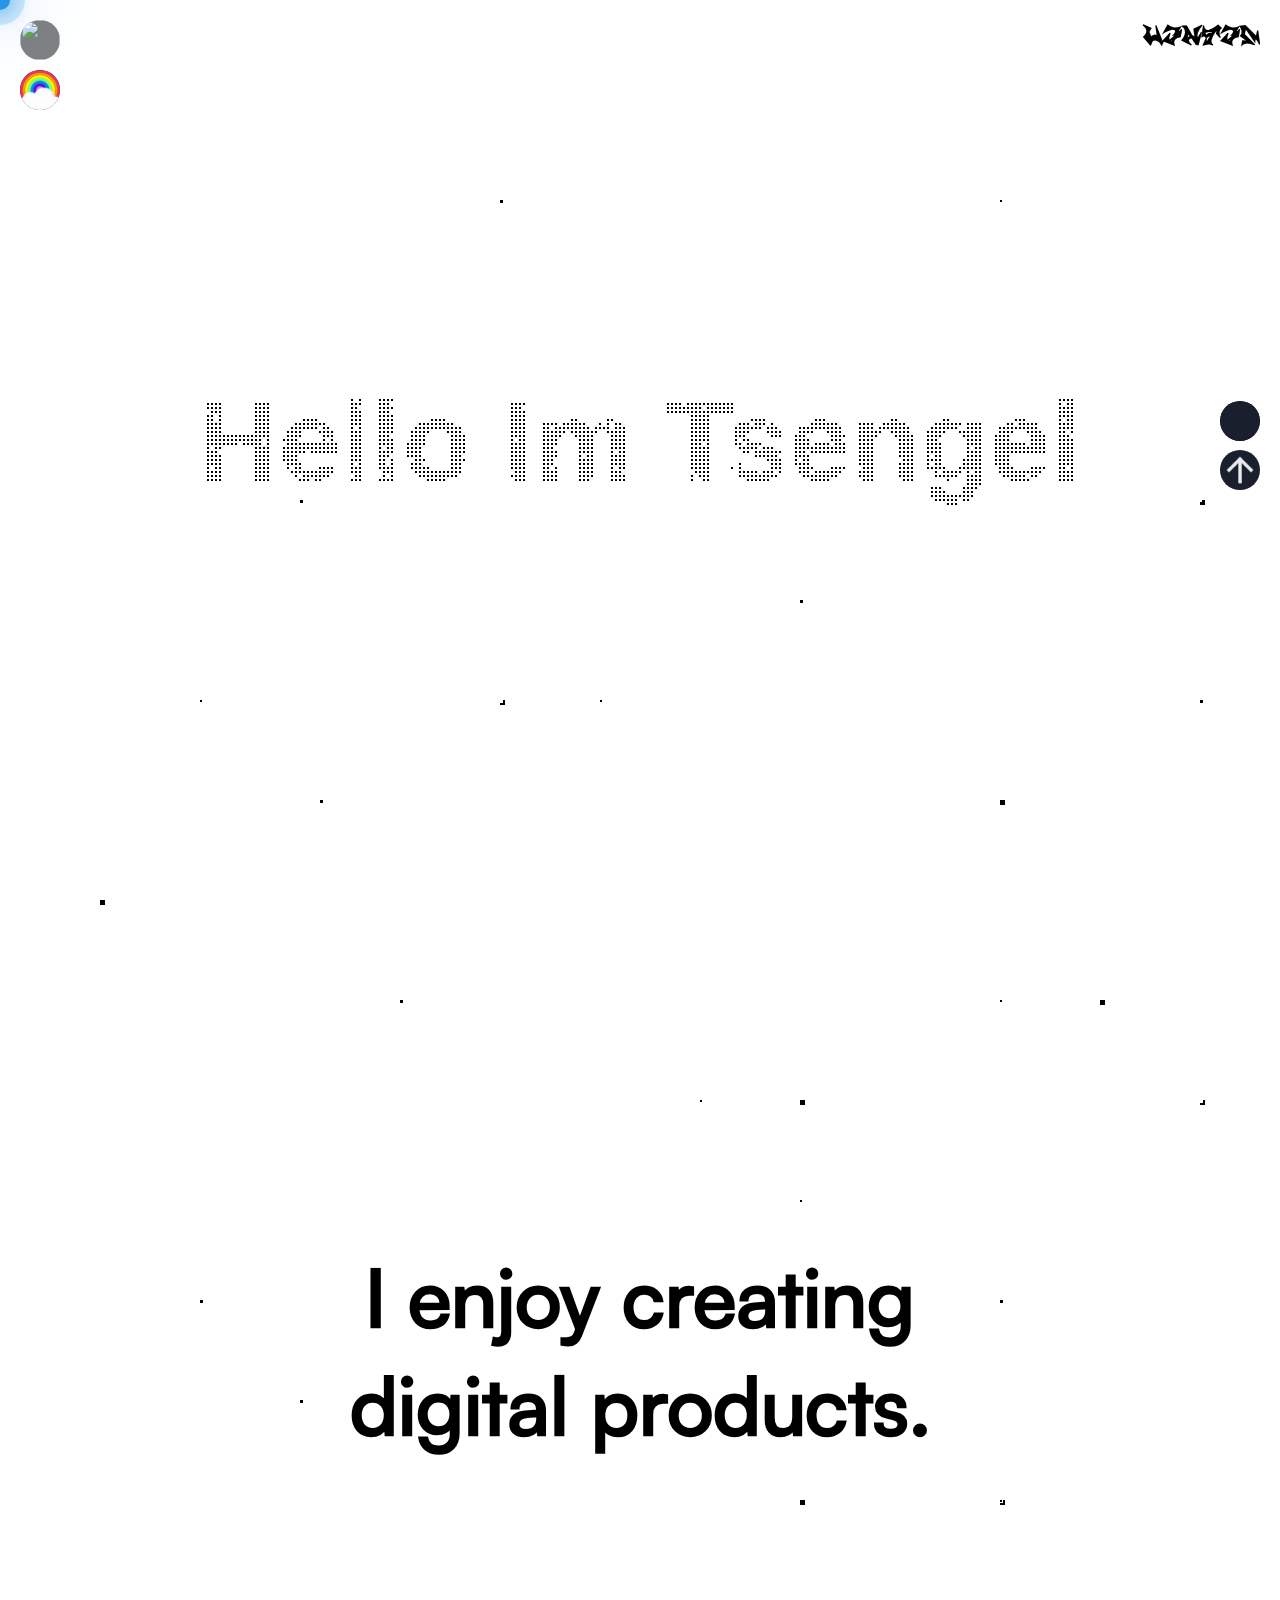
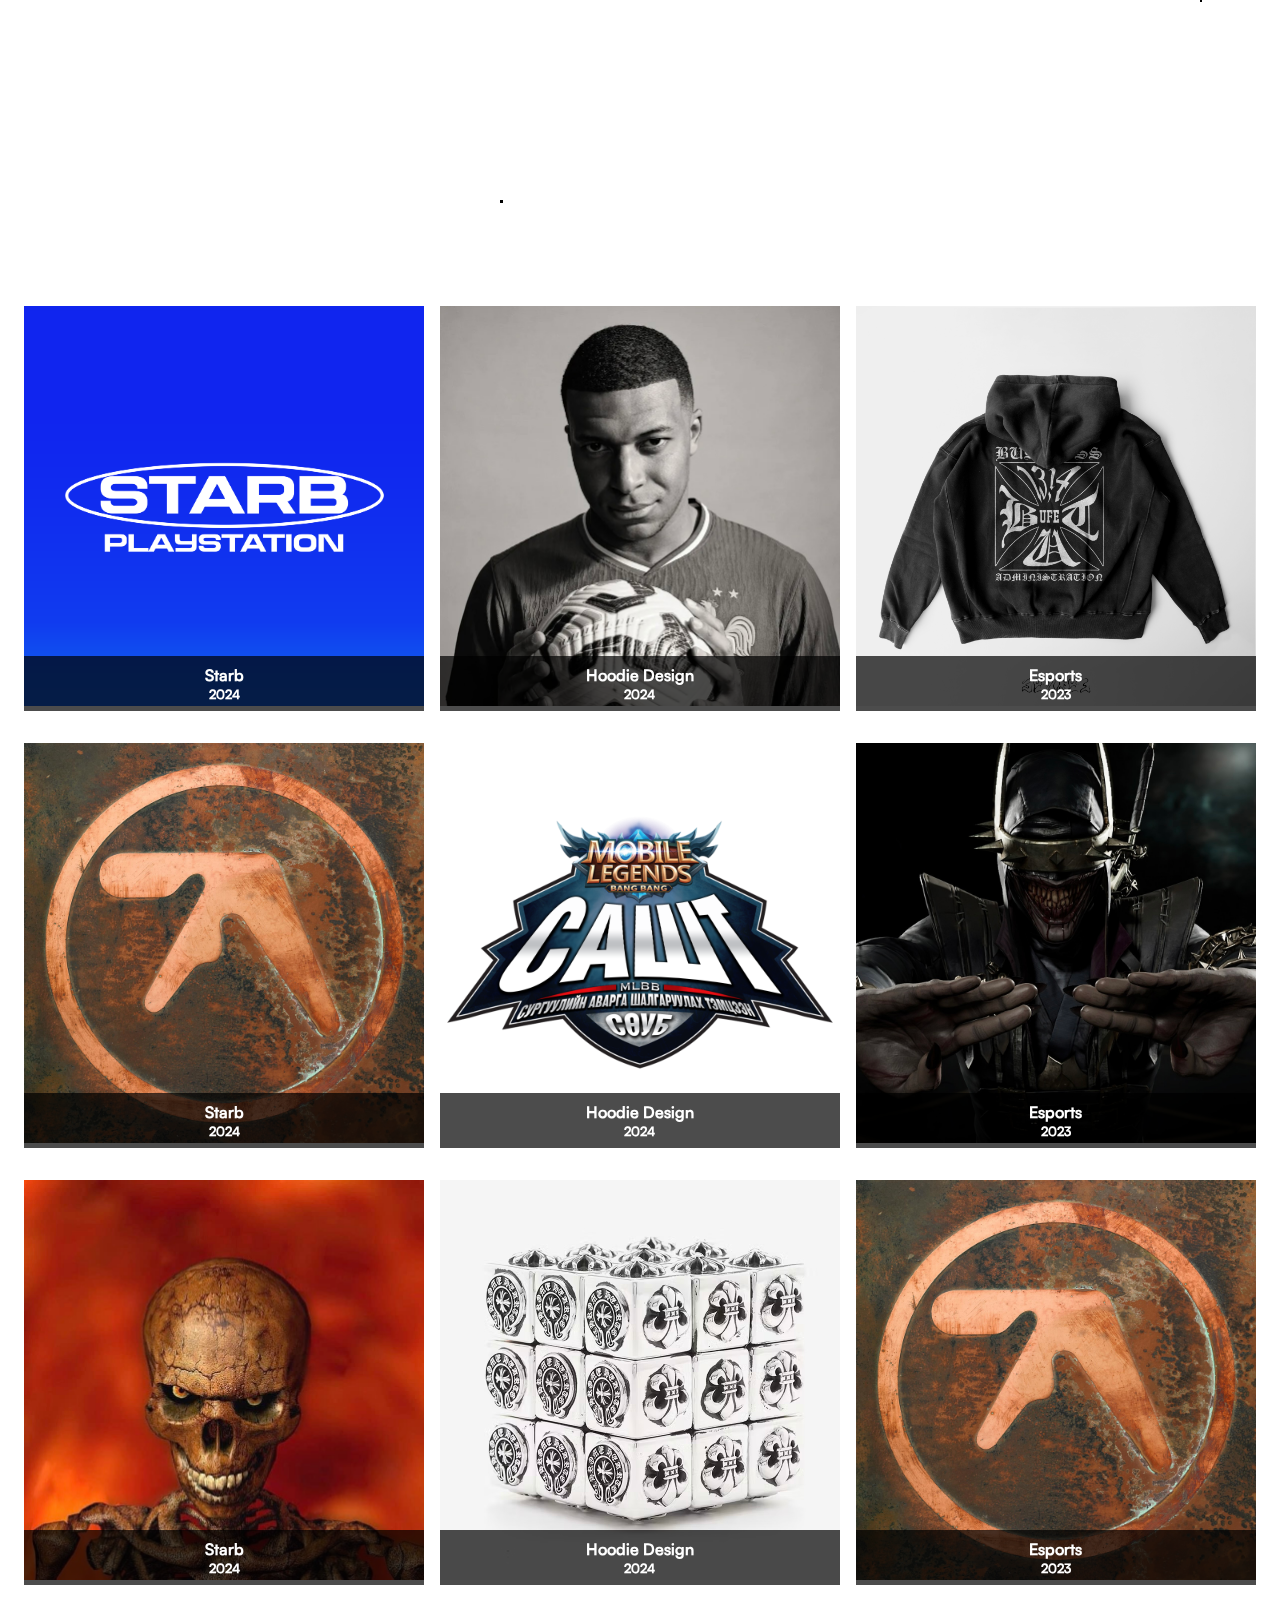
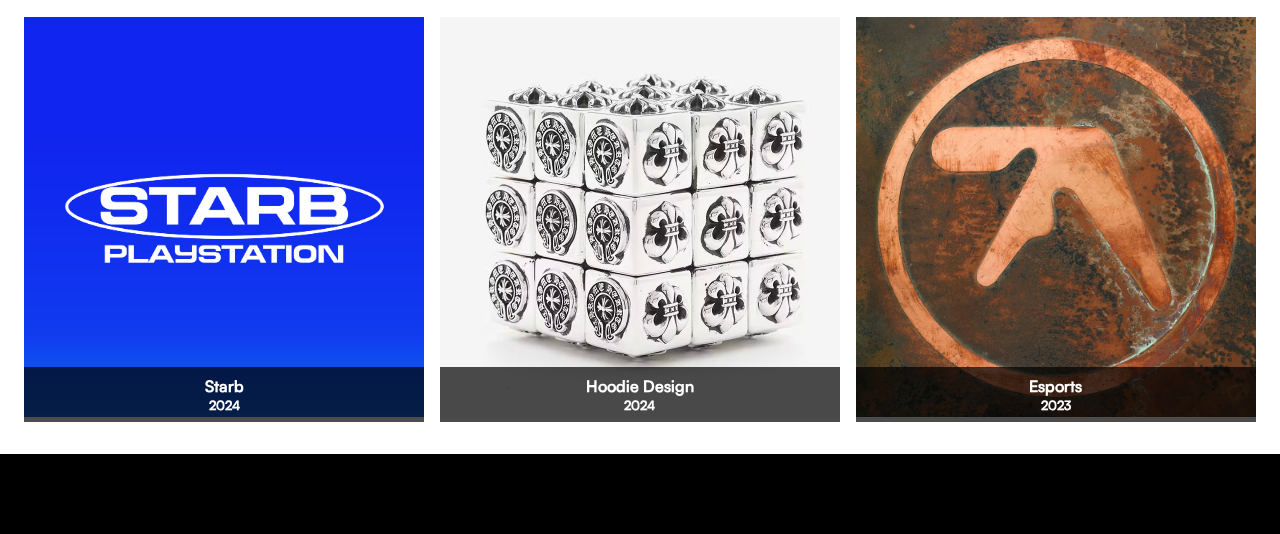
==== commit 99bdccf4: "update" ====
--- a/index.html
+++ b/index.html
@@ -7,6 +7,7 @@
     <title>Zengel</title>
     <link rel="stylesheet" href="styles.css">
     <link rel="stylesheet" href="customcursor.css">
+    <link rel="icon" href="icon/favicon.ico" type="image/x-icon">
 </head>
 <body>
     <div id="particle-container">
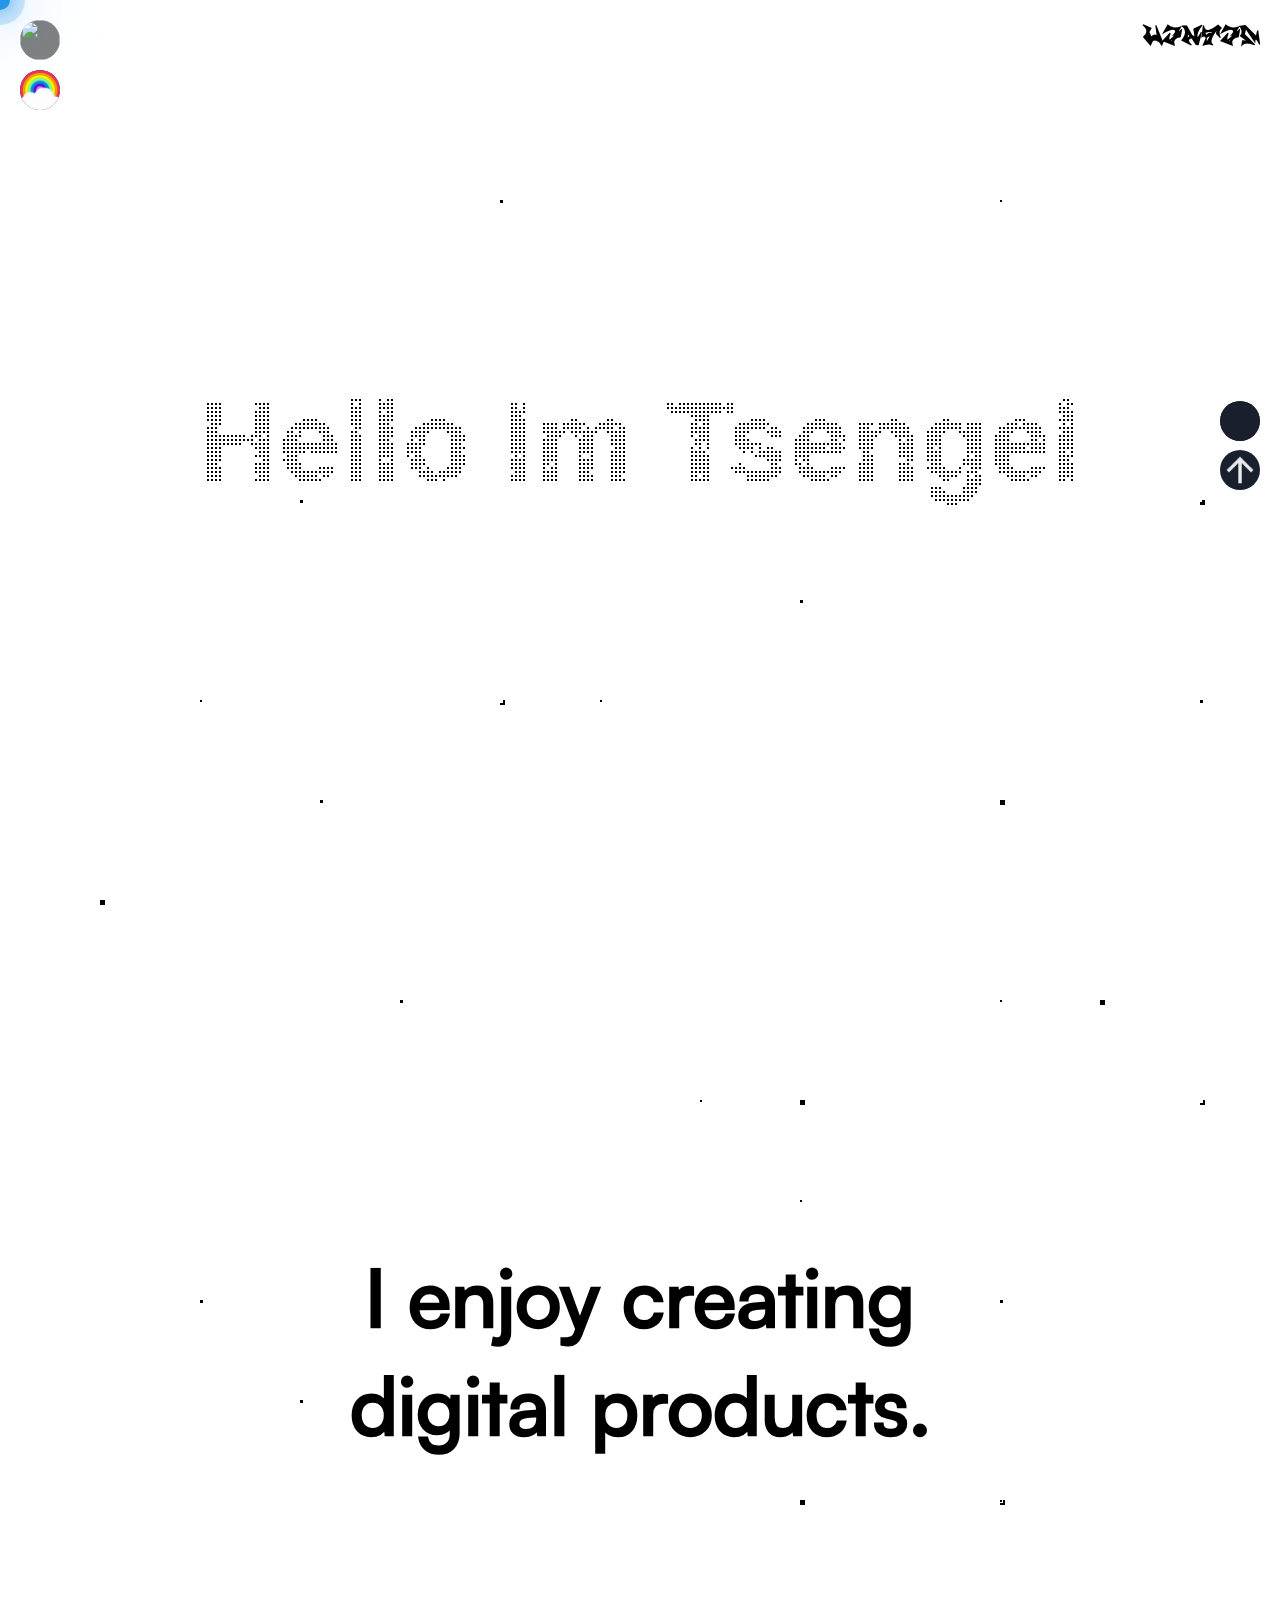
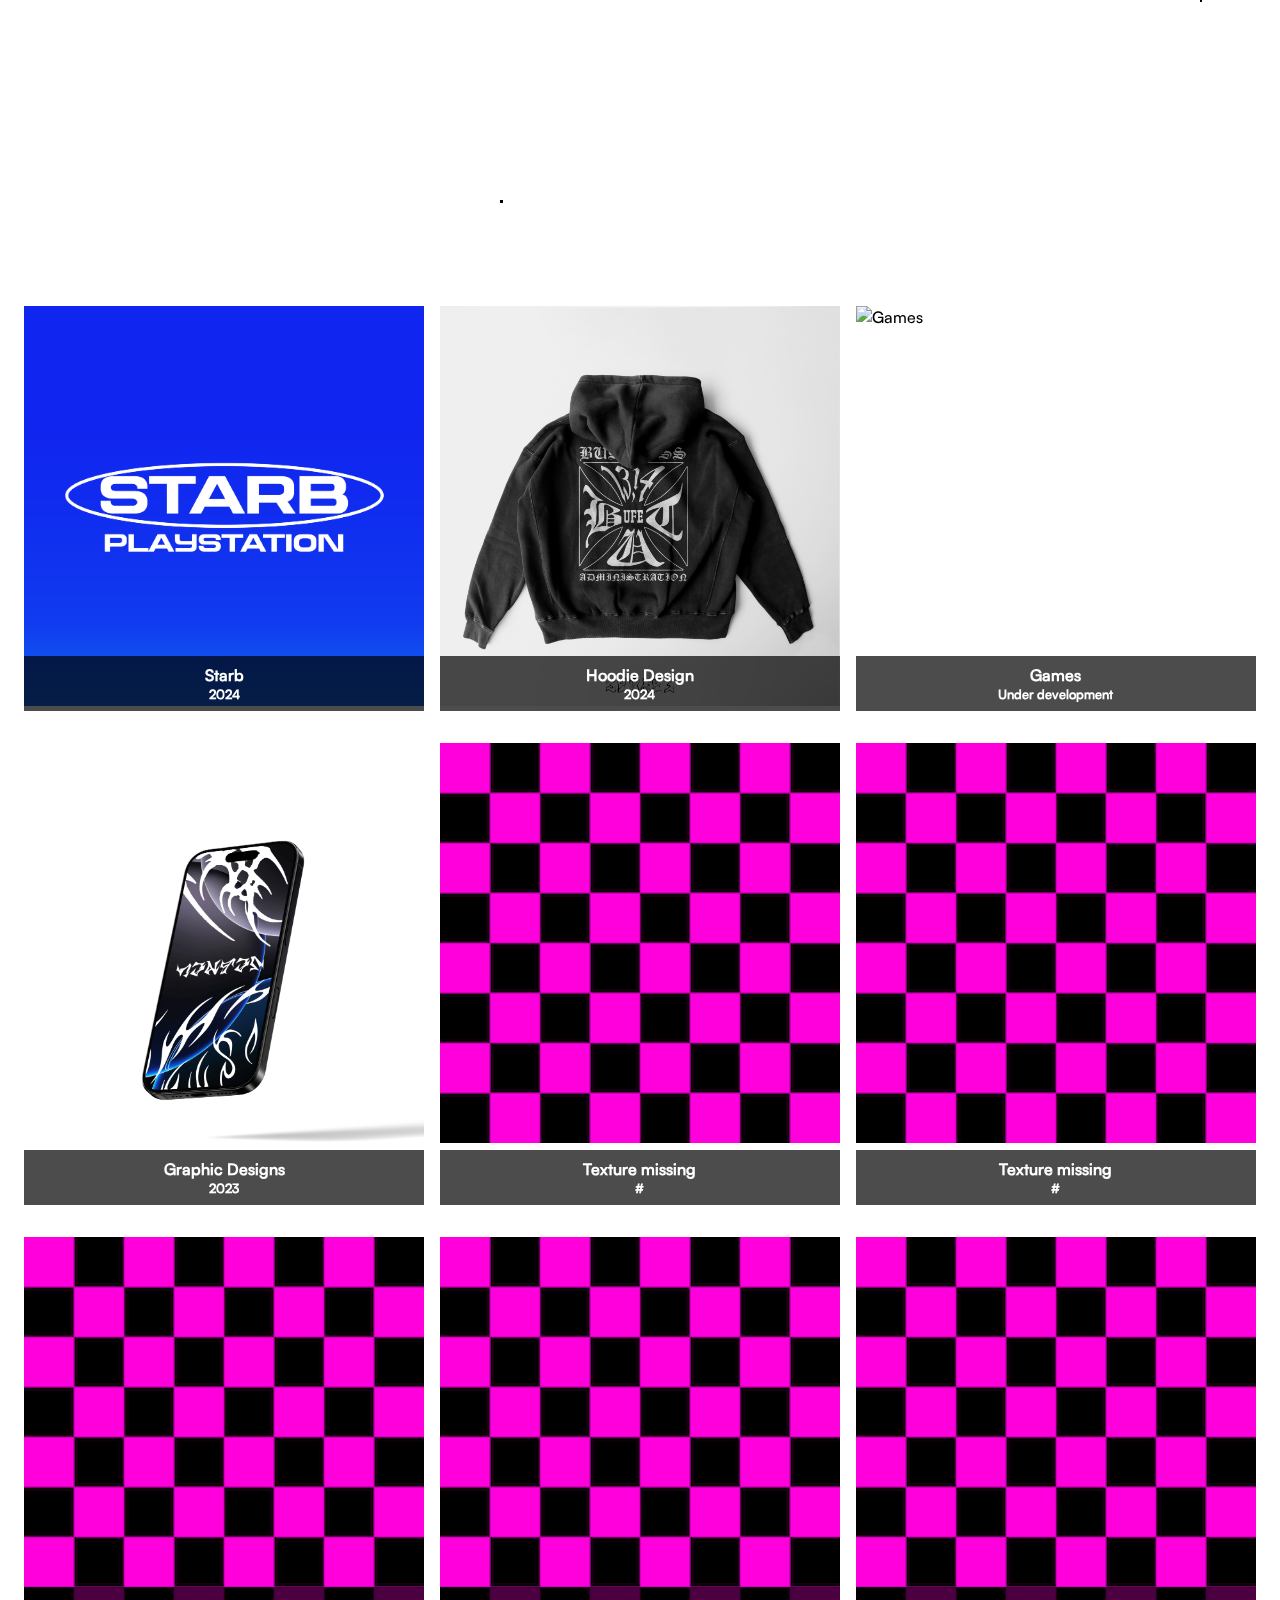
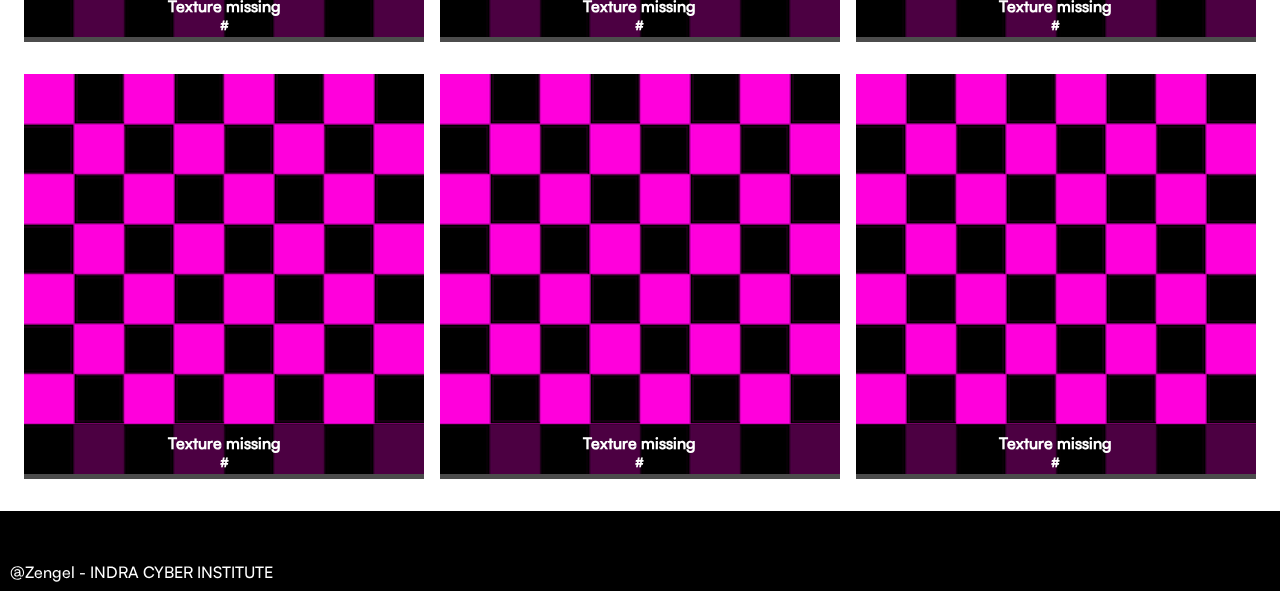
==== commit 9d507e4a: "update" ====
--- a/index.html
+++ b/index.html
@@ -58,7 +58,7 @@
             </div>            
             <div class="gallery-item">
                 <a href="hoodie/clothing.html">
-                   <img src="images/mbappe.jpeg" alt="Hoodie Design" />
+                   <img src="images/hoodie.jpg" alt="Hoodie Design" />
                       <div class="text-block">
                       <h1>Hoodie Design</h1>
                       <h2>2024</h2>
@@ -66,76 +66,76 @@
                  </a>
             </div>
             <div class="gallery-item">
-                <img src="images/hoodie.jpg" alt="Esports" />
+                <img src="images/macbook.jpeg" alt="Games" />
                 <div class="text-block">
-                    <h1>Esports</h1>
-                    <h2>2023</h2>
+                    <h1>Games</h1>
+                    <h2>Under development</h2>
                 </div>
             </div>
             <!-- Add more rows as needed -->
             <div class="gallery-item">
-                <img src="images/aphex.jpeg" alt="Starb" />
+                <img src="images/iphone16.png" alt="Starb" />
                 <div class="text-block">
-                    <h1>Starb</h1>
-                    <h2>2024</h2>
+                    <h1>Graphic Designs</h1>
+                    <h2>2023</h2>
                 </div>
             </div>
             <div class="gallery-item">
-                <img src="images/msc.png" alt="Hoodie Design" />
+                <img src="images/missingtexture.png" alt="Hoodie Design" />
                 <div class="text-block">
-                    <h1>Hoodie Design</h1>
-                    <h2>2024</h2>
+                    <h1>Texture missing</h1>
+                    <h2>#</h2>
                 </div>
             </div>
             <div class="gallery-item">
-                <img src="images/noob.jpg" alt="Esports" />
+                <img src="images/missingtexture.png" alt="Esports" />
                 <div class="text-block">
-                    <h1>Esports</h1>
-                    <h2>2023</h2>
+                    <h1>Texture missing</h1>
+                    <h2>#</h2>
                 </div>
             </div>
             <!-- Add more rows as needed -->
             <div class="gallery-item">
-                <img src="images/skeleton.jpeg" alt="Starb" />
+                <img src="images/missingtexture.png" alt="Starb" />
                 <div class="text-block">
-                    <h1>Starb</h1>
-                    <h2>2024</h2>
+                    <h1>Texture missing</h1>
+                    <h2>#</h2>
                 </div>
             </div>
             <div class="gallery-item">
-                <img src="images/D9B6D0F1-ECAB-4338-947D-CBA1D98BF2FC_1_201_a.jpeg" alt="Hoodie Design" />
+                <img src="images/missingtexture.png" alt="Hoodie Design" />
                 <div class="text-block">
-                    <h1>Hoodie Design</h1>
-                    <h2>2024</h2>
+                    <h1>Texture missing</h1>
+                    <h2>#</h2>
                 </div>
             </div>
             <div class="gallery-item">
-                <img src="images/FB1C6FE9-0D96-453E-8B6F-EC04324CF28B.jpeg" alt="Esports" />
+                <img src="images/missingtexture.png" alt="Esports" />
                 <div class="text-block">
-                    <h1>Esports</h1>
-                    <h2>2023</h2>
+                    <h1>Texture missing</h1>
+                    <h2>#</h2>
                 </div>
             </div>
             <!-- Add more rows as needed -->
             <div class="gallery-item">
-                <img src="images/Starblogo pfp.png" alt="Starb" />
+                <img src="images/missingtexture.png" alt="Starb" />
                 <div class="text-block">
-                    <h1>Starb</h1>
-                    <h2>2024</h2>
+                    <h1>Texture missing</h1>
+                    <h2>#</h2>
                 </div>
             </div>
             <div class="gallery-item">
-                <img src="images/D9B6D0F1-ECAB-4338-947D-CBA1D98BF2FC_1_201_a.jpeg" alt="Hoodie Design" />
+                <img src="images/missingtexture.png" alt="Hoodie Design" />
                 <div class="text-block">
-                    <h1>Hoodie Design</h1>
-                    <h2>2024</h2>
+                    <h1>Texture missing</h1>
+                    <h2>#</h2>
                 </div>
             </div>
             <div class="gallery-item">
-                <img src="images/FB1C6FE9-0D96-453E-8B6F-EC04324CF28B.jpeg" alt="Esports" />
+                <img src="images/missingtexture.png" alt="Esports" />
                 <div class="text-block">
-                    <h1>Esports</h1>
-                    <h2>2023</h2>
+                    <h1>Texture missing</h1>
+                    <h2>#</h2>
                 </div>
             </div>
             
@@ -152,6 +152,8 @@
     
     <footer>
         <h1>ЦЭНГЭЛ</h1>
+        <span>@Zengel</span>
+        <span>- INDRA CYBER INSTITUTE</span>
     </footer>
     <!-- Star elements -->
   <div id="stars"></div>
--- a/styles.css
+++ b/styles.css
@@ -66,6 +66,12 @@
   color: white;
   mix-blend-mode: difference;
     font-family: dipz;
+}
+
+footer span{
+  position: relative;
+  bottom: -50px;
+  left: 10px;
 }
 
 
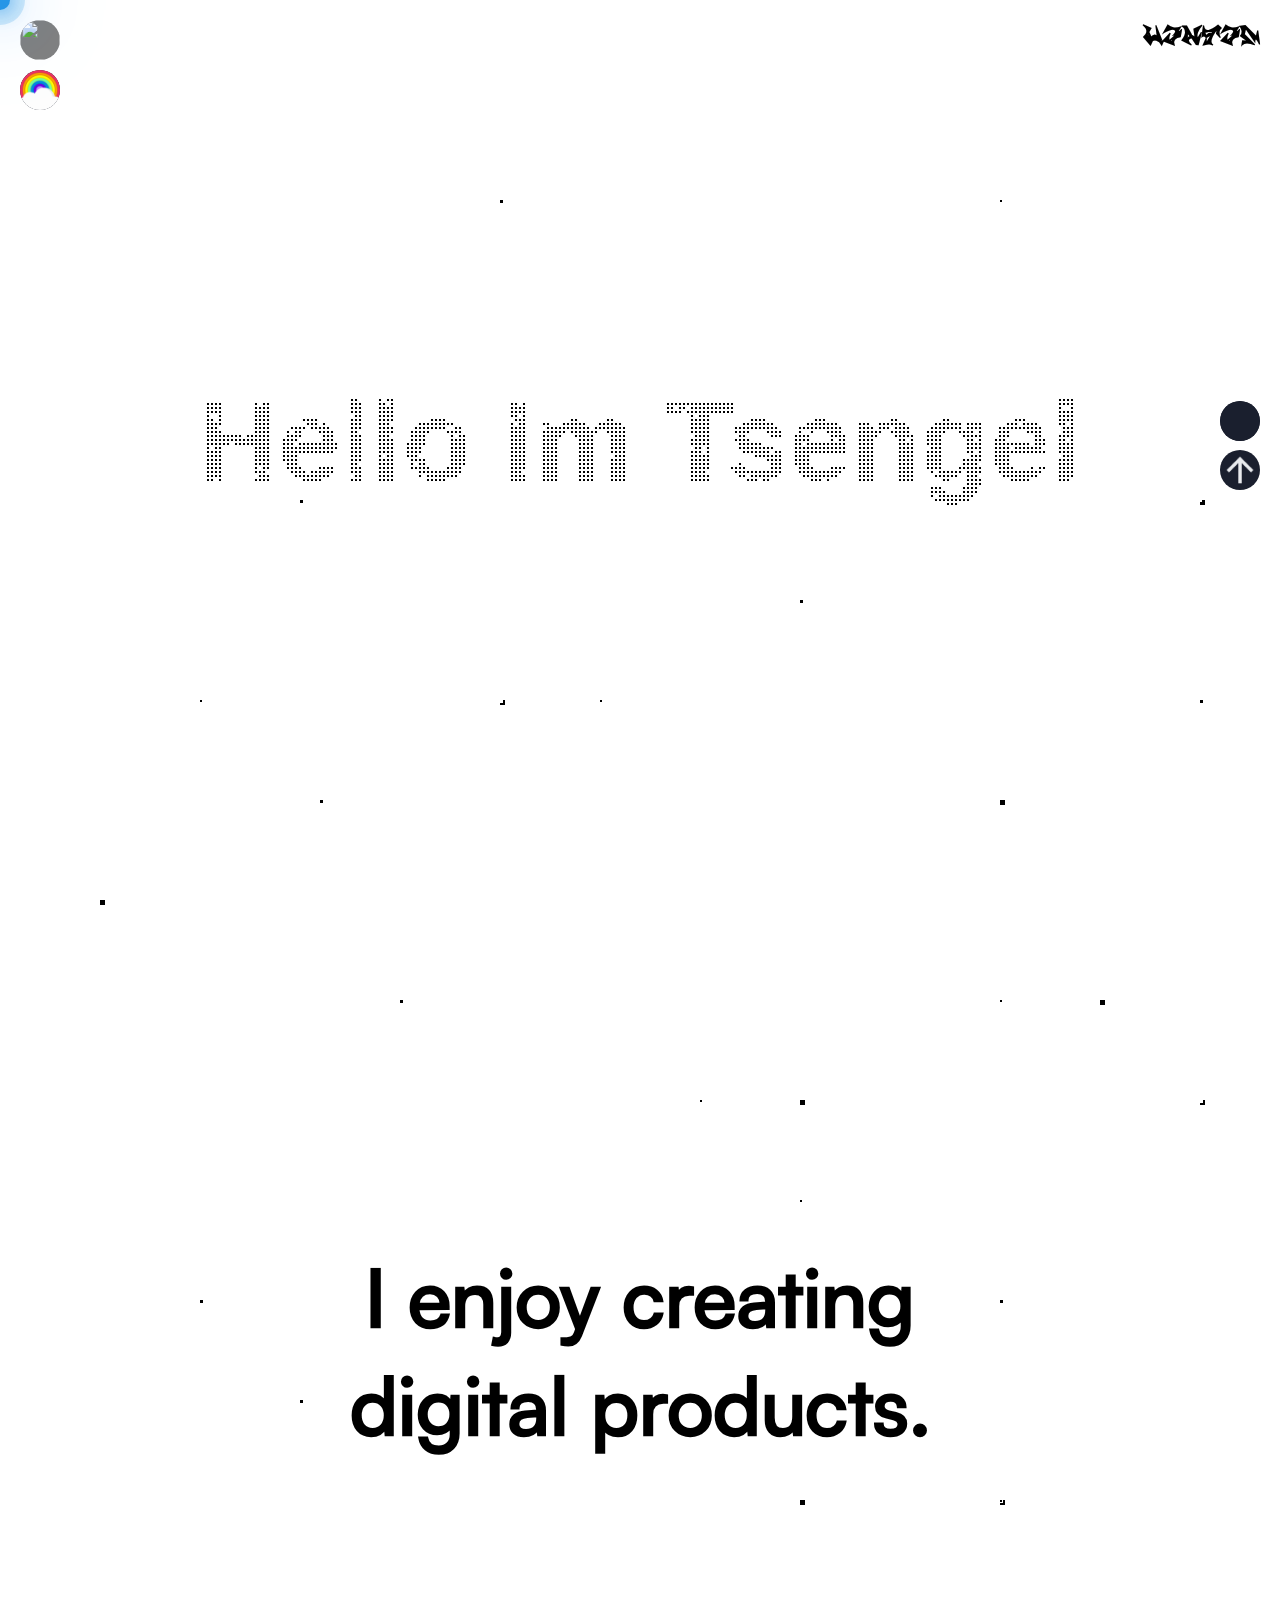
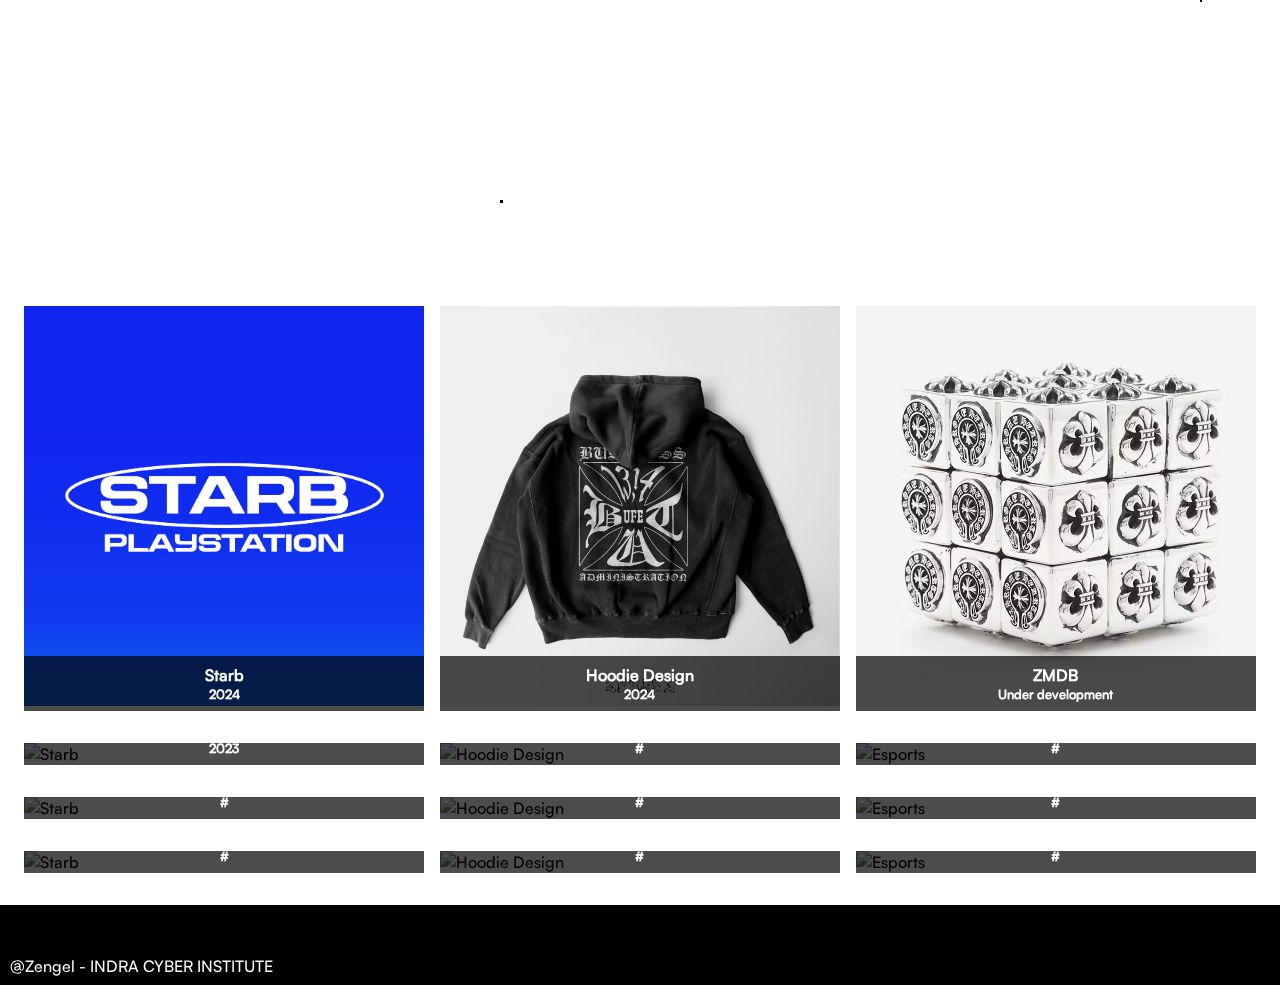
==== commit 376ed735: "hgg" ====
--- a/index.html
+++ b/index.html
@@ -66,29 +66,31 @@
                  </a>
             </div>
             <div class="gallery-item">
-                <img src="images/macbook.jpeg" alt="Games" />
-                <div class="text-block">
-                    <h1>Games</h1>
-                    <h2>Under development</h2>
-                </div>
+                <a href="https://zengel.me/ZMDB/" target="_blank">
+                    <img src="images/cube.jpeg" alt="ZMDB Movie Database" />
+                    <div class="text-block">
+                        <h1>ZMDB</h1>
+                        <h2>Under development</h2>
+                    </div>
+                </a>
             </div>
             <!-- Add more rows as needed -->
             <div class="gallery-item">
-                <img src="images/iphone16.png" alt="Starb" />
+                <img src="images/iphon16.png" alt="Starb" />
                 <div class="text-block">
                     <h1>Graphic Designs</h1>
                     <h2>2023</h2>
                 </div>
             </div>
             <div class="gallery-item">
-                <img src="images/missingtexture.png" alt="Hoodie Design" />
+                <img src="images/missingteture.png" alt="Hoodie Design" />
                 <div class="text-block">
                     <h1>Texture missing</h1>
                     <h2>#</h2>
                 </div>
             </div>
             <div class="gallery-item">
-                <img src="images/missingtexture.png" alt="Esports" />
+                <img src="images/missinextre.png" alt="Esports" />
                 <div class="text-block">
                     <h1>Texture missing</h1>
                     <h2>#</h2>
@@ -96,21 +98,21 @@
             </div>
             <!-- Add more rows as needed -->
             <div class="gallery-item">
-                <img src="images/missingtexture.png" alt="Starb" />
+                <img src="images/missingeture.png" alt="Starb" />
                 <div class="text-block">
                     <h1>Texture missing</h1>
                     <h2>#</h2>
                 </div>
             </div>
             <div class="gallery-item">
-                <img src="images/missingtexture.png" alt="Hoodie Design" />
+                <img src="images/missingtxture.png" alt="Hoodie Design" />
                 <div class="text-block">
                     <h1>Texture missing</h1>
                     <h2>#</h2>
                 </div>
             </div>
             <div class="gallery-item">
-                <img src="images/missingtexture.png" alt="Esports" />
+                <img src="images/missingteture.png" alt="Esports" />
                 <div class="text-block">
                     <h1>Texture missing</h1>
                     <h2>#</h2>
@@ -118,21 +120,21 @@
             </div>
             <!-- Add more rows as needed -->
             <div class="gallery-item">
-                <img src="images/missingtexture.png" alt="Starb" />
+                <img src="images/missingtexure.png" alt="Starb" />
                 <div class="text-block">
                     <h1>Texture missing</h1>
                     <h2>#</h2>
                 </div>
             </div>
             <div class="gallery-item">
-                <img src="images/missingtexture.png" alt="Hoodie Design" />
+                <img src="images/missingteture.png" alt="Hoodie Design" />
                 <div class="text-block">
                     <h1>Texture missing</h1>
                     <h2>#</h2>
                 </div>
             </div>
             <div class="gallery-item">
-                <img src="images/missingtexture.png" alt="Esports" />
+                <img src="images/missingteture.png" alt="Esports" />
                 <div class="text-block">
                     <h1>Texture missing</h1>
                     <h2>#</h2>
